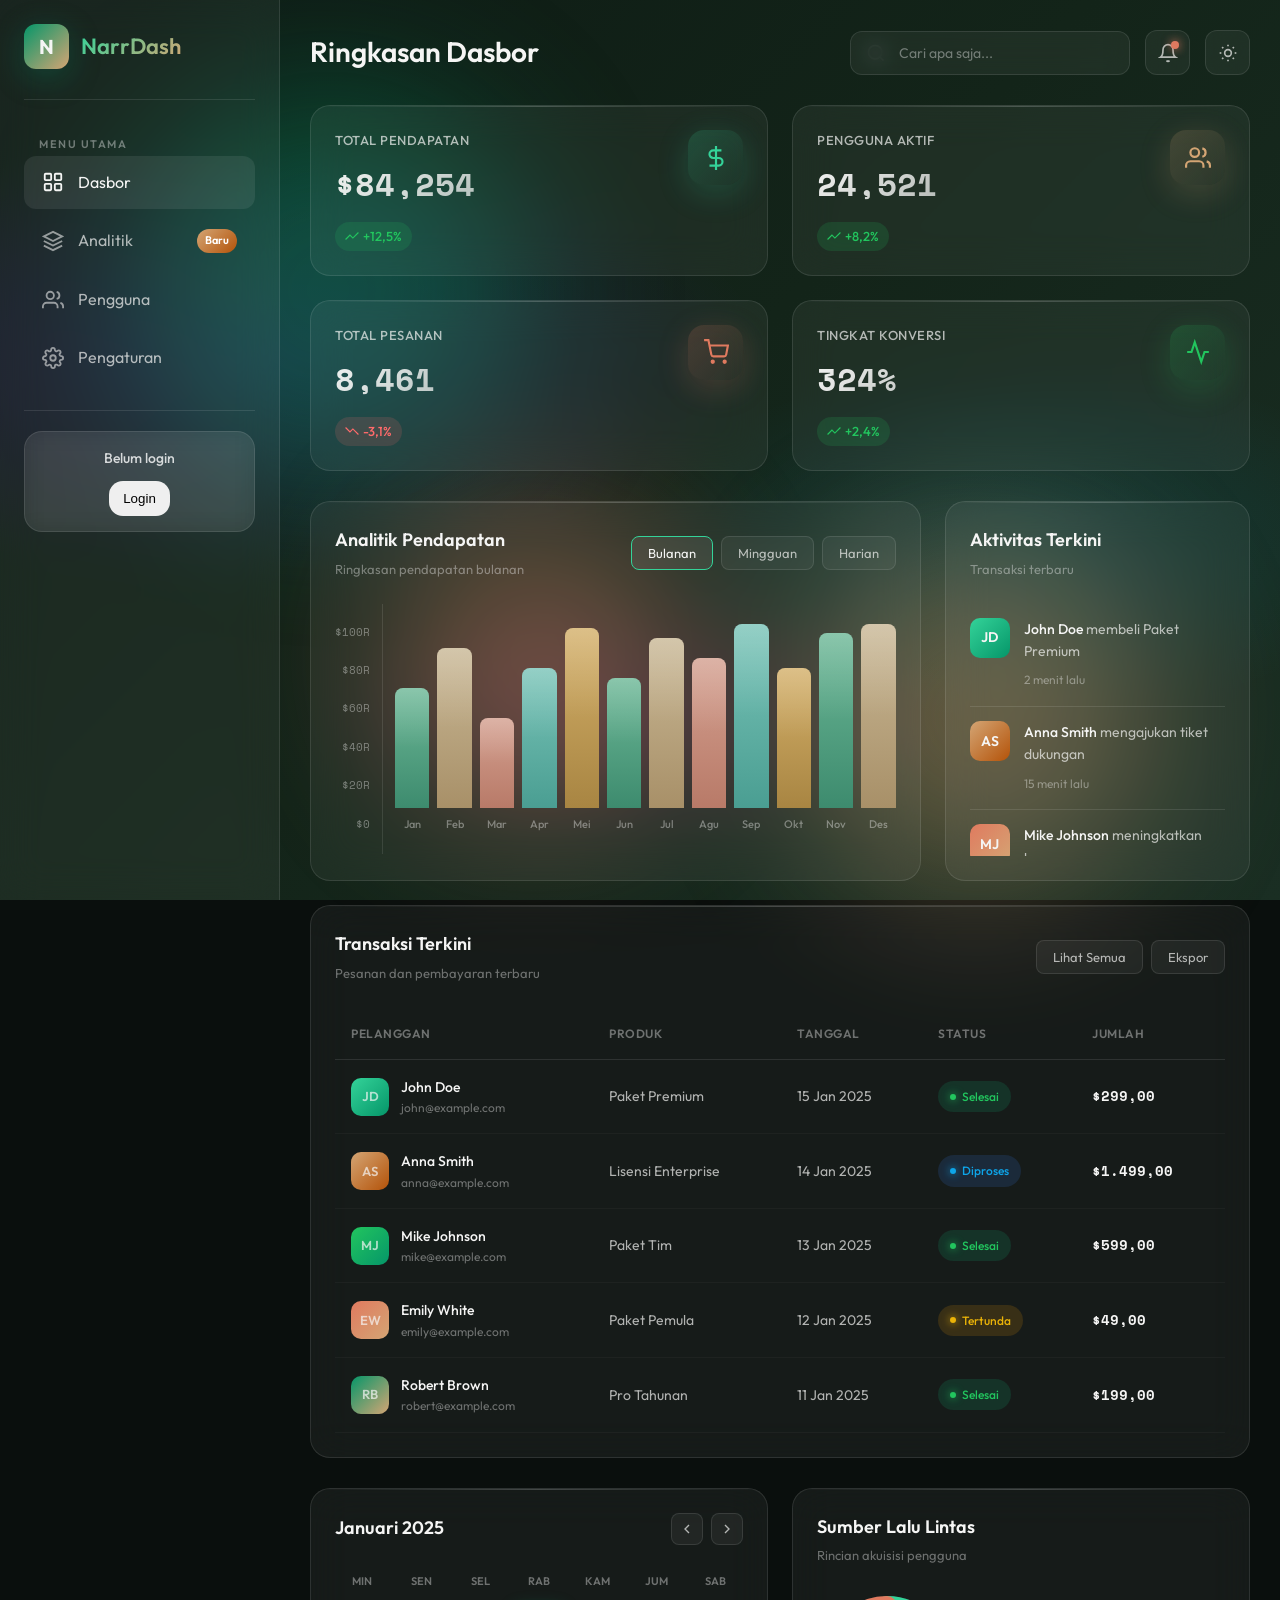
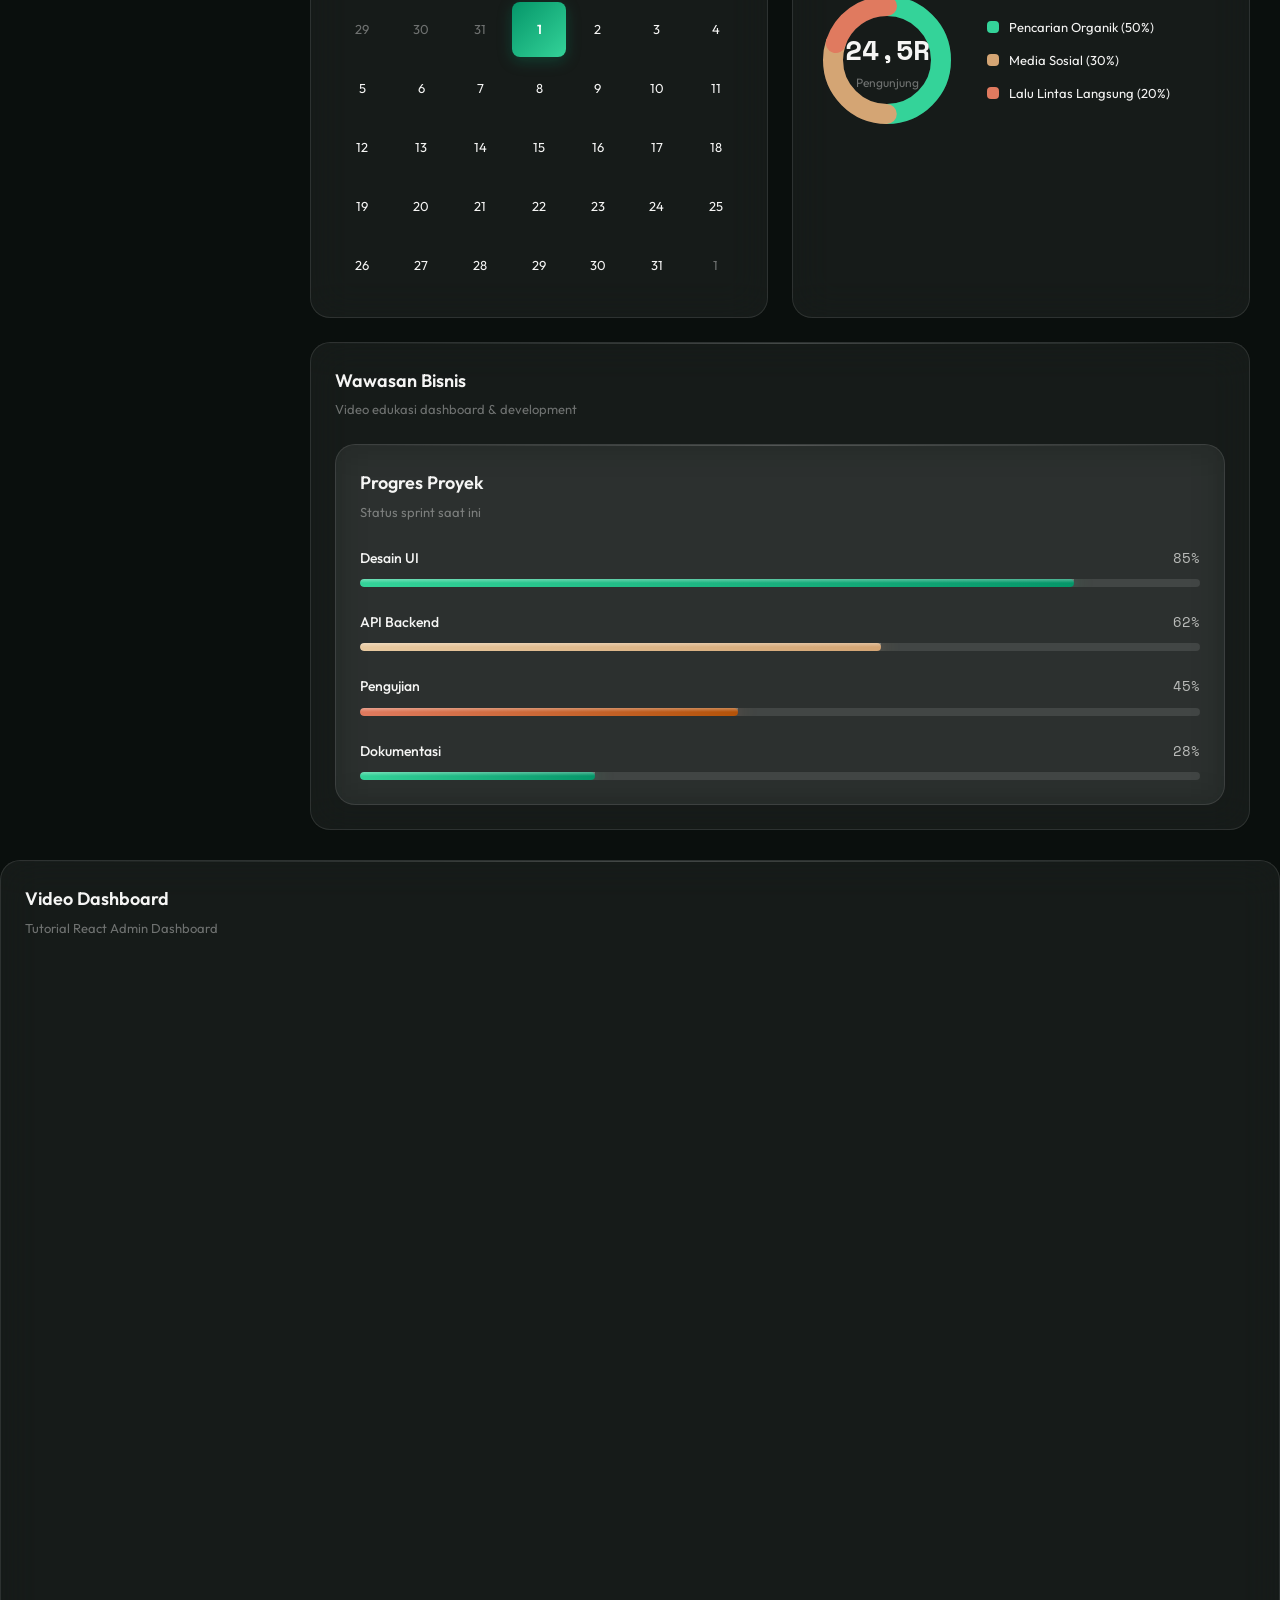
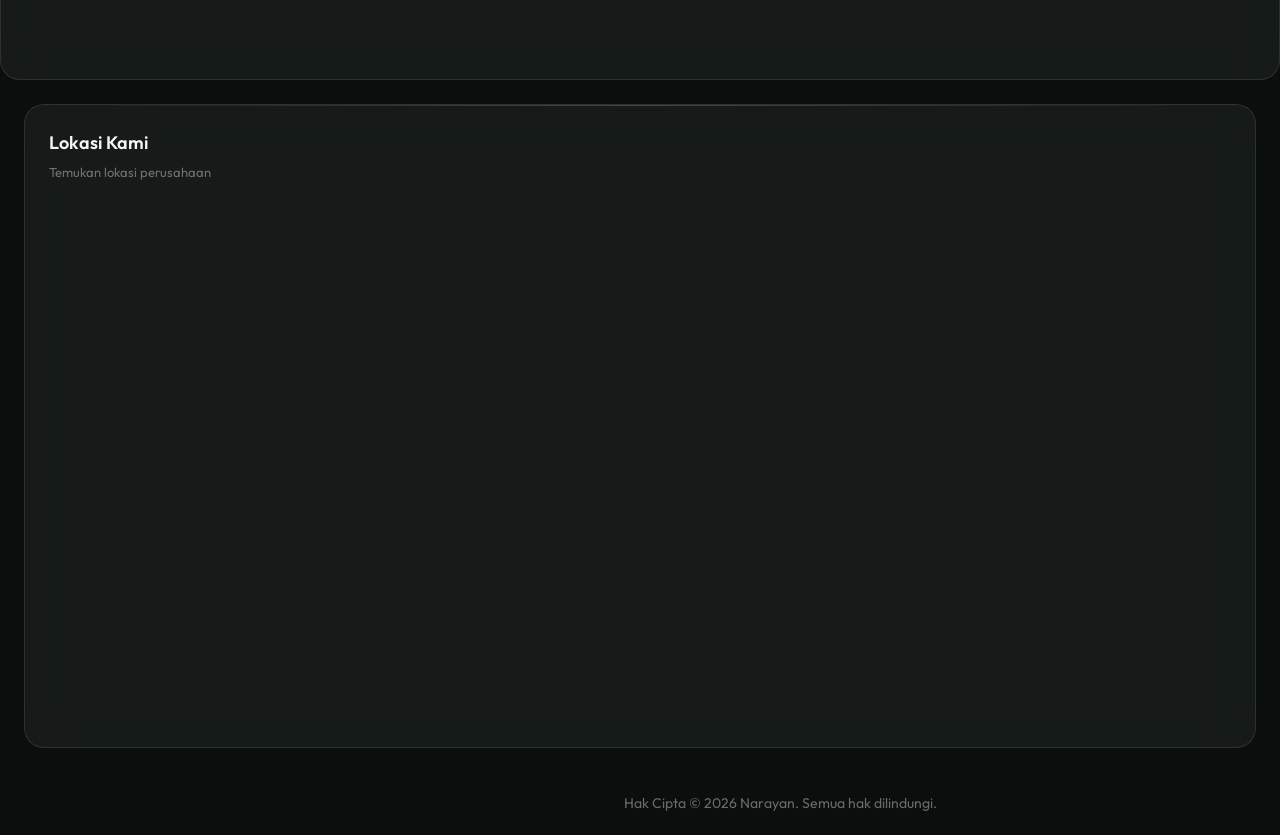
==== index.html @ a50adb41 "Add files via upload" ====
<!DOCTYPE html>
<html lang="id">
<head>
    <meta charset="UTF-8">
    <meta name="viewport" content="width=device-width, initial-scale=1.0">
    <title>NarrDash - Dasbor</title>
    <meta name="description" content="Template Dasbor Glassmorphism 3D oleh Narayan">
    <link rel="preconnect" href="https://fonts.googleapis.com">
    <link rel="preconnect" href="https://fonts.gstatic.com" crossorigin>
    <link href="https://fonts.googleapis.com/css2?family=Outfit:wght@300;400;500;600;700&family=Space+Mono:wght@400;700&display=swap" rel="stylesheet">
    <link rel="stylesheet" href="templatemo-glass-admin-style.css">
</head>
<body>
    <!-- Latar Belakang Animasi -->
    <div class="background"></div>
    <div class="orb orb-1"></div>
    <div class="orb orb-2"></div>
    <div class="orb orb-3"></div>

    <div class="dashboard">
        <!-- Sidebar -->
        <aside class="sidebar" id="sidebar">
            <div class="sidebar-header">
                <div class="logo">N</div>
                <span class="logo-text">NarrDash</span>
            </div>

            <ul class="nav-menu">
                <li class="nav-section">
                    <span class="nav-section-title">Menu Utama</span>
                    <ul>
                        <li class="nav-item">
                            <a href="index.html" class="nav-link active">
                                <svg class="nav-icon" viewBox="0 0 24 24" fill="none" stroke="currentColor" stroke-width="2">
                                    <rect x="3" y="3" width="7" height="7" rx="1"/>
                                    <rect x="14" y="3" width="7" height="7" rx="1"/>
                                    <rect x="3" y="14" width="7" height="7" rx="1"/>
                                    <rect x="14" y="14" width="7" height="7" rx="1"/>
                                </svg>
                                Dasbor
                            </a>
                        </li>
                        <li class="nav-item">
                            <a href="analytics.html" class="nav-link">
                                <svg class="nav-icon" viewBox="0 0 24 24" fill="none" stroke="currentColor" stroke-width="2">
                                    <path d="M12 2L2 7l10 5 10-5-10-5z"/>
                                    <path d="M2 17l10 5 10-5"/>
                                    <path d="M2 12l10 5 10-5"/>
                                </svg>
                                Analitik
                                <span class="nav-badge">Baru</span>
                            </a>
                        </li>
                        <li class="nav-item">
                            <a href="users.html" class="nav-link">
                                <svg class="nav-icon" viewBox="0 0 24 24" fill="none" stroke="currentColor" stroke-width="2">
                                    <path d="M17 21v-2a4 4 0 0 0-4-4H5a4 4 0 0 0-4 4v2"/>
                                    <circle cx="9" cy="7" r="4"/>
                                    <path d="M23 21v-2a4 4 0 0 0-3-3.87"/>
                                    <path d="M16 3.13a4 4 0 0 1 0 7.75"/>
                                </svg>
                                Pengguna
                            </a>
                        </li>
                        <li class="nav-item">
                            <a href="settings.html" class="nav-link">
                                <svg class="nav-icon" viewBox="0 0 24 24" fill="none" stroke="currentColor" stroke-width="2">
                                    <circle cx="12" cy="12" r="3"/>
                                    <path d="M19.4 15a1.65 1.65 0 0 0 .33 1.82l.06.06a2 2 0 0 1 0 2.83 2 2 0 0 1-2.83 0l-.06-.06a1.65 1.65 0 0 0-1.82-.33 1.65 1.65 0 0 0-1 1.51V21a2 2 0 0 1-2 2 2 2 0 0 1-2-2v-.09A1.65 1.65 0 0 0 9 19.4a1.65 1.65 0 0 0-1.82.33l-.06.06a2 2 0 0 1-2.83 0 2 2 0 0 1 0-2.83l.06-.06a1.65 1.65 0 0 0 .33-1.82 1.65 1.65 0 0 0-1.51-1H3a2 2 0 0 1-2-2 2 2 0 0 1 2-2h.09A1.65 1.65 0 0 0 4.6 9a1.65 1.65 0 0 0-.33-1.82l-.06-.06a2 2 0 0 1 0-2.83 2 2 0 0 1 2.83 0l.06.06a1.65 1.65 0 0 0 1.82.33H9a1.65 1.65 0 0 0 1-1.51V3a2 2 0 0 1 2-2 2 2 0 0 1 2 2v.09a1.65 1.65 0 0 0 1 1.51 1.65 1.65 0 0 0 1.82-.33l.06-.06a2 2 0 0 1 2.83 0 2 2 0 0 1 0 2.83l-.06.06a1.65 1.65 0 0 0-.33 1.82V9a1.65 1.65 0 0 0 1.51 1H21a2 2 0 0 1 2 2 2 2 0 0 1-2 2h-.09a1.65 1.65 0 0 0-1.51 1z"/>
                                </svg>
                                Pengaturan
                            </a>
                        </li>
                    </ul>
                </li>
                <div class="sidebar-footer">
                    <div class="login-box-dashboard">
                        <span id="userInfo">Belum masuk</span>
                        <div id="authArea">
                            <button onclick="goLogin()" class="btn btn-primary">
                                Masuk
                            </button>
                        </div>
                    </div>
                </div>
            </ul>
        </aside>

        <!-- Konten Utama -->
        <main class="main-content">
            <!-- Navbar Atas -->
            <nav class="navbar">
                <h1 class="page-title">Ringkasan Dasbor</h1>
                <div class="navbar-right">
                    <div class="search-box">
                        <svg class="search-icon" viewBox="0 0 24 24" fill="none" stroke="currentColor" stroke-width="2">
                            <circle cx="11" cy="11" r="8"/>
                            <line x1="21" y1="21" x2="16.65" y2="16.65"/>
                        </svg>
                        <input type="text" class="search-input" placeholder="Cari apa saja...">
                    </div>
                    <button class="nav-btn">
                        <svg viewBox="0 0 24 24" fill="none" stroke="currentColor" stroke-width="2">
                            <path d="M18 8A6 6 0 0 0 6 8c0 7-3 9-3 9h18s-3-2-3-9"/>
                            <path d="M13.73 21a2 2 0 0 1-3.46 0"/>
                        </svg>
                        <span class="notification-dot"></span>
                    </button>
                    <button class="nav-btn" id="theme-toggle" title="Ganti Mode Terang/Gelap">
                        <svg class="icon-sun" viewBox="0 0 24 24" fill="none" stroke="currentColor" stroke-width="2">
                            <circle cx="12" cy="12" r="4"/>
                            <path d="M12 2v2"/><path d="M12 20v2"/>
                            <path d="M4.93 4.93l1.41 1.41"/><path d="M17.66 17.66l1.41 1.41"/>
                            <path d="M2 12h2"/><path d="M20 12h2"/>
                            <path d="M6.34 17.66l-1.41 1.41"/><path d="M19.07 4.93l-1.41 1.41"/>
                        </svg>
                        <svg class="icon-moon" viewBox="0 0 24 24" fill="none" stroke="currentColor" stroke-width="2" style="display: none;">
                            <path d="M21 12.79A9 9 0 1 1 11.21 3 7 7 0 0 0 21 12.79z"/>
                        </svg>
                    </button>
                </div>
            </nav>

            <!-- Kartu Statistik -->
            <section class="stats-grid">
                <div class="glass-card glass-card-3d stat-card">
                    <div class="stat-card-inner">
                        <div class="stat-info">
                            <h3>Total Pendapatan</h3>
                            <div class="stat-value">$84.254</div>
                            <span class="stat-change positive">
                                <svg width="14" height="14" viewBox="0 0 24 24" fill="none" stroke="currentColor" stroke-width="2"><polyline points="23 6 13.5 15.5 8.5 10.5 1 18"/></svg>
                                +12,5%
                            </span>
                        </div>
                        <div class="stat-icon cyan">
                            <svg viewBox="0 0 24 24" fill="none" stroke="var(--emerald-light)" stroke-width="2">
                                <line x1="12" y1="1" x2="12" y2="23"/><path d="M17 5H9.5a3.5 3.5 0 0 0 0 7h5a3.5 3.5 0 0 1 0 7H6"/>
                            </svg>
                        </div>
                    </div>
                </div>

                <div class="glass-card glass-card-3d stat-card">
                    <div class="stat-card-inner">
                        <div class="stat-info">
                            <h3>Pengguna Aktif</h3>
                            <div class="stat-value">24.521</div>
                            <span class="stat-change positive">
                                <svg width="14" height="14" viewBox="0 0 24 24" fill="none" stroke="currentColor" stroke-width="2"><polyline points="23 6 13.5 15.5 8.5 10.5 1 18"/></svg>
                                +8,2%
                            </span>
                        </div>
                        <div class="stat-icon magenta">
                            <svg viewBox="0 0 24 24" fill="none" stroke="var(--gold)" stroke-width="2">
                                <path d="M17 21v-2a4 4 0 0 0-4-4H5a4 4 0 0 0-4 4v2"/><circle cx="9" cy="7" r="4"/>
                                <path d="M23 21v-2a4 4 0 0 0-3-3.87"/><path d="M16 3.13a4 4 0 0 1 0 7.75"/>
                            </svg>
                        </div>
                    </div>
                </div>

                <div class="glass-card glass-card-3d stat-card">
                    <div class="stat-card-inner">
                        <div class="stat-info">
                            <h3>Total Pesanan</h3>
                            <div class="stat-value">8.461</div>
                            <span class="stat-change negative">
                                <svg width="14" height="14" viewBox="0 0 24 24" fill="none" stroke="currentColor" stroke-width="2"><polyline points="23 18 13.5 8.5 8.5 13.5 1 6"/></svg>
                                -3,1%
                            </span>
                        </div>
                        <div class="stat-icon purple">
                            <svg viewBox="0 0 24 24" fill="none" stroke="var(--coral)" stroke-width="2">
                                <circle cx="9" cy="21" r="1"/><circle cx="20" cy="21" r="1"/>
                                <path d="M1 1h4l2.68 13.39a2 2 0 0 0 2 1.61h9.72a2 2 0 0 0 2-1.61L23 6H6"/>
                            </svg>
                        </div>
                    </div>
                </div>

                <div class="glass-card glass-card-3d stat-card">
                    <div class="stat-card-inner">
                        <div class="stat-info">
                            <h3>Tingkat Konversi</h3>
                            <div class="stat-value">3,24%</div>
                            <span class="stat-change positive">
                                <svg width="14" height="14" viewBox="0 0 24 24" fill="none" stroke="currentColor" stroke-width="2"><polyline points="23 6 13.5 15.5 8.5 10.5 1 18"/></svg>
                                +2,4%
                            </span>
                        </div>
                        <div class="stat-icon success">
                            <svg viewBox="0 0 24 24" fill="none" stroke="var(--success)" stroke-width="2">
                                <polyline points="22 12 18 12 15 21 9 3 6 12 2 12"/>
                            </svg>
                        </div>
                    </div>
                </div>
            </section>

            <!-- Grid Konten -->
            <section class="content-grid">
                <!-- Kartu Grafik -->
                <div class="glass-card chart-card">
                    <div class="card-header">
                        <div>
                            <h2 class="card-title">Analitik Pendapatan</h2>
                            <p class="card-subtitle">Ringkasan pendapatan bulanan</p>
                        </div>
                        <div class="card-actions">
                            <button class="card-btn active">Bulanan</button>
                            <button class="card-btn">Mingguan</button>
                            <button class="card-btn">Harian</button>
                        </div>
                    </div>
                    <div class="chart-wrapper">
                        <div class="chart-container">
                            <div class="chart-y-axis">
                                <span class="y-value">$100R</span>
                                <span class="y-value">$80R</span>
                                <span class="y-value">$60R</span>
                                <span class="y-value">$40R</span>
                                <span class="y-value">$20R</span>
                                <span class="y-value">$0</span>
                            </div>
                            <div class="chart-placeholder">
                                <div class="chart-bar-group"><div class="chart-bar bar-emerald" style="height: 120px;"></div><span class="chart-label">Jan</span></div>
                                <div class="chart-bar-group"><div class="chart-bar bar-gold" style="height: 160px;"></div><span class="chart-label">Feb</span></div>
                                <div class="chart-bar-group"><div class="chart-bar bar-coral" style="height: 90px;"></div><span class="chart-label">Mar</span></div>
                                <div class="chart-bar-group"><div class="chart-bar bar-teal" style="height: 140px;"></div><span class="chart-label">Apr</span></div>
                                <div class="chart-bar-group"><div class="chart-bar bar-amber" style="height: 180px;"></div><span class="chart-label">Mei</span></div>
                                <div class="chart-bar-group"><div class="chart-bar bar-emerald" style="height: 130px;"></div><span class="chart-label">Jun</span></div>
                                <div class="chart-bar-group"><div class="chart-bar bar-gold" style="height: 170px;"></div><span class="chart-label">Jul</span></div>
                                <div class="chart-bar-group"><div class="chart-bar bar-coral" style="height: 150px;"></div><span class="chart-label">Agu</span></div>
                                <div class="chart-bar-group"><div class="chart-bar bar-teal" style="height: 190px;"></div><span class="chart-label">Sep</span></div>
                                <div class="chart-bar-group"><div class="chart-bar bar-amber" style="height: 140px;"></div><span class="chart-label">Okt</span></div>
                                <div class="chart-bar-group"><div class="chart-bar bar-emerald" style="height: 175px;"></div><span class="chart-label">Nov</span></div>
                                <div class="chart-bar-group"><div class="chart-bar bar-gold" style="height: 200px;"></div><span class="chart-label">Des</span></div>
                            </div>
                        </div>
                    </div>
                </div>

                <!-- Umpan Aktivitas -->
                <div class="glass-card activity-card">
                    <div class="card-header">
                        <div>
                            <h2 class="card-title">Aktivitas Terkini</h2>
                            <p class="card-subtitle">Transaksi terbaru</p>
                        </div>
                    </div>
                    <div class="activity-list">
                        <div class="activity-item">
                            <div class="activity-avatar" style="background: linear-gradient(135deg, var(--emerald-light), var(--emerald));">JD</div>
                            <div class="activity-content">
                                <p class="activity-text"><strong>John Doe</strong> membeli Paket Premium</p>
                                <span class="activity-time">2 menit lalu</span>
                            </div>
                        </div>
                        <div class="activity-item">
                            <div class="activity-avatar" style="background: linear-gradient(135deg, var(--gold), var(--amber));">AS</div>
                            <div class="activity-content">
                                <p class="activity-text"><strong>Anna Smith</strong> mengajukan tiket dukungan</p>
                                <span class="activity-time">15 menit lalu</span>
                            </div>
                        </div>
                        <div class="activity-item">
                            <div class="activity-avatar" style="background: linear-gradient(135deg, var(--coral), var(--gold));">MJ</div>
                            <div class="activity-content">
                                <p class="activity-text"><strong>Mike Johnson</strong> meningkatkan langganan</p>
                                <span class="activity-time">1 jam lalu</span>
                            </div>
                        </div>
                        <div class="activity-item">
                            <div class="activity-avatar" style="background: linear-gradient(135deg, var(--success), var(--emerald));">EW</div>
                            <div class="activity-content">
                                <p class="activity-text"><strong>Emily White</strong> menyelesaikan orientasi</p>
                                <span class="activity-time">2 jam lalu</span>
                            </div>
                        </div>
                        <div class="activity-item">
                            <div class="activity-avatar" style="background: linear-gradient(135deg, var(--warning), var(--gold));">RB</div>
                            <div class="activity-content">
                                <p class="activity-text"><strong>Robert Brown</strong> mengajukan pengembalian dana</p>
                                <span class="activity-time">3 jam lalu</span>
                            </div>
                        </div>
                    </div>
                </div>

                <!-- Tabel Data -->
                <div class="glass-card table-card">
                    <div class="card-header">
                        <div>
                            <h2 class="card-title">Transaksi Terkini</h2>
                            <p class="card-subtitle">Pesanan dan pembayaran terbaru</p>
                        </div>
                        <div class="card-actions">
                            <button class="card-btn">Lihat Semua</button>
                            <button class="card-btn">Ekspor</button>
                        </div>
                    </div>
                    <div class="table-wrapper">
                        <table class="data-table">
                            <thead>
                                <tr>
                                    <th>Pelanggan</th>
                                    <th>Produk</th>
                                    <th>Tanggal</th>
                                    <th>Status</th>
                                    <th>Jumlah</th>
                                </tr>
                            </thead>
                            <tbody>
                                <tr>
                                    <td><div class="table-user"><div class="table-avatar" style="background: linear-gradient(135deg, var(--emerald-light), var(--emerald));">JD</div><div class="table-user-info"><span class="table-user-name">John Doe</span><span class="table-user-email">john@example.com</span></div></div></td>
                                    <td>Paket Premium</td>
                                    <td>15 Jan 2025</td>
                                    <td><span class="status-badge completed">Selesai</span></td>
                                    <td><span class="table-amount">$299,00</span></td>
                                </tr>
                                <tr>
                                    <td><div class="table-user"><div class="table-avatar" style="background: linear-gradient(135deg, var(--gold), var(--amber));">AS</div><div class="table-user-info"><span class="table-user-name">Anna Smith</span><span class="table-user-email">anna@example.com</span></div></div></td>
                                    <td>Lisensi Enterprise</td>
                                    <td>14 Jan 2025</td>
                                    <td><span class="status-badge processing">Diproses</span></td>
                                    <td><span class="table-amount">$1.499,00</span></td>
                                </tr>
                                <tr>
                                    <td><div class="table-user"><div class="table-avatar" style="background: linear-gradient(135deg, var(--success), var(--emerald));">MJ</div><div class="table-user-info"><span class="table-user-name">Mike Johnson</span><span class="table-user-email">mike@example.com</span></div></div></td>
                                    <td>Paket Tim</td>
                                    <td>13 Jan 2025</td>
                                    <td><span class="status-badge completed">Selesai</span></td>
                                    <td><span class="table-amount">$599,00</span></td>
                                </tr>
                                <tr>
                                    <td><div class="table-user"><div class="table-avatar" style="background: linear-gradient(135deg, var(--coral), var(--gold));">EW</div><div class="table-user-info"><span class="table-user-name">Emily White</span><span class="table-user-email">emily@example.com</span></div></div></td>
                                    <td>Paket Pemula</td>
                                    <td>12 Jan 2025</td>
                                    <td><span class="status-badge pending">Tertunda</span></td>
                                    <td><span class="table-amount">$49,00</span></td>
                                </tr>
                                <tr>
                                    <td><div class="table-user"><div class="table-avatar" style="background: linear-gradient(135deg, var(--emerald), var(--gold));">RB</div><div class="table-user-info"><span class="table-user-name">Robert Brown</span><span class="table-user-email">robert@example.com</span></div></div></td>
                                    <td>Pro Tahunan</td>
                                    <td>11 Jan 2025</td>
                                    <td><span class="status-badge completed">Selesai</span></td>
                                    <td><span class="table-amount">$199,00</span></td>
                                </tr>
                            </tbody>
                        </table>
                    </div>
                </div>
            </section>

            <!-- Grid Bawah -->
            <section class="bottom-grid">
                <!-- Widget Kalender -->
                <div class="glass-card">
                    <div class="calendar-header">
                        <h2 class="card-title">Januari 2025</h2>
                        <div class="calendar-nav">
                            <button class="calendar-nav-btn"><svg viewBox="0 0 24 24" fill="none" stroke="currentColor" stroke-width="2"><polyline points="15 18 9 12 15 6"/></svg></button>
                            <button class="calendar-nav-btn"><svg viewBox="0 0 24 24" fill="none" stroke="currentColor" stroke-width="2"><polyline points="9 18 15 12 9 6"/></svg></button>
                        </div>
                    </div>
                    <div class="calendar-grid">
                        <span class="calendar-day-name">Min</span><span class="calendar-day-name">Sen</span><span class="calendar-day-name">Sel</span><span class="calendar-day-name">Rab</span><span class="calendar-day-name">Kam</span><span class="calendar-day-name">Jum</span><span class="calendar-day-name">Sab</span>
                        <span class="calendar-day other-month">29</span><span class="calendar-day other-month">30</span><span class="calendar-day other-month">31</span><span class="calendar-day today">1</span><span class="calendar-day">2</span><span class="calendar-day">3</span><span class="calendar-day">4</span>
                        <span class="calendar-day">5</span><span class="calendar-day">6</span><span class="calendar-day">7</span><span class="calendar-day">8</span><span class="calendar-day">9</span><span class="calendar-day">10</span><span class="calendar-day">11</span>
                        <span class="calendar-day">12</span><span class="calendar-day">13</span><span class="calendar-day">14</span><span class="calendar-day">15</span><span class="calendar-day">16</span><span class="calendar-day">17</span><span class="calendar-day">18</span>
                        <span class="calendar-day">19</span><span class="calendar-day">20</span><span class="calendar-day">21</span><span class="calendar-day">22</span><span class="calendar-day">23</span><span class="calendar-day">24</span><span class="calendar-day">25</span>
                        <span class="calendar-day">26</span><span class="calendar-day">27</span><span class="calendar-day">28</span><span class="calendar-day">29</span><span class="calendar-day">30</span><span class="calendar-day">31</span><span class="calendar-day other-month">1</span>
                    </div>
                </div>

                <!-- Grafik Donat -->
                <div class="glass-card">
                    <div class="card-header">
                        <div>
                            <h2 class="card-title">Sumber Lalu Lintas</h2>
                            <p class="card-subtitle">Rincian akuisisi pengguna</p>
                        </div>
                    </div>
                    <div class="donut-container">
                        <div class="donut-chart">
                            <svg width="140" height="140" viewBox="0 0 140 140">
                                <circle class="donut-bg" cx="70" cy="70" r="54"/>
                                <circle class="donut-segment" cx="70" cy="70" r="54" stroke="var(--emerald-light)" stroke-dasharray="169.6 339.3" stroke-dashoffset="0"/>
                                <circle class="donut-segment" cx="70" cy="70" r="54" stroke="var(--gold)" stroke-dasharray="101.8 339.3" stroke-dashoffset="-169.6"/>
                                <circle class="donut-segment" cx="70" cy="70" r="54" stroke="var(--coral)" stroke-dasharray="67.9 339.3" stroke-dashoffset="-271.4"/>
                            </svg>
                            <div class="donut-center">
                                <div class="donut-value">24,5R</div>
                                <div class="donut-label">Pengunjung</div>
                            </div>
                        </div>
                        <div class="donut-legend">
                            <div class="legend-item"><span class="legend-color cyan"></span><span>Pencarian Organik (50%)</span></div>
                            <div class="legend-item"><span class="legend-color magenta"></span><span>Media Sosial (30%)</span></div>
                            <div class="legend-item"><span class="legend-color purple"></span><span>Lalu Lintas Langsung (20%)</span></div>
                        </div>
                    </div>
                </div>

                    <section id="wawasan" class="glass-card video-section">
    <div class="card-header">
        <div>
            <h2 class="card-title">Wawasan Bisnis</h2>
            <p class="card-subtitle">Video edukasi dashboard & development</p>
        </div>
    </div>

                <!-- Kartu Progres -->
                <div class="glass-card progress-card">
                    <div class="card-header">
                        <div>
                            <h2 class="card-title">Progres Proyek</h2>
                            <p class="card-subtitle">Status sprint saat ini</p>
                        </div>
                    </div>
                    <div class="progress-item">
                        <div class="progress-header"><span class="progress-label">Desain UI</span><span class="progress-value">85%</span></div>
                        <div class="progress-bar"><div class="progress-fill cyan" style="width: 85%;"></div></div>
                    </div>
                    <div class="progress-item">
                        <div class="progress-header"><span class="progress-label">API Backend</span><span class="progress-value">62%</span></div>
                        <div class="progress-bar"><div class="progress-fill magenta" style="width: 62%;"></div></div>
                    </div>
                    <div class="progress-item">
                        <div class="progress-header"><span class="progress-label">Pengujian</span><span class="progress-value">45%</span></div>
                        <div class="progress-bar"><div class="progress-fill purple" style="width: 45%;"></div></div>
                    </div>
                    <div class="progress-item">
                        <div class="progress-header"><span class="progress-label">Dokumentasi</span><span class="progress-value">28%</span></div>
                        <div class="progress-bar"><div class="progress-fill cyan" style="width: 28%;"></div></div>
                    </div>
                </div>
            </section>
        </main>
    </div>

<section id="wawasan" class="glass-card video-section">

    <div class="card-header">
        <div>
            <h2 class="card-title">Video Dashboard</h2>
            <p class="card-subtitle">Tutorial React Admin Dashboard</p>
        </div>
    </div>

    <div class="video-wrapper">
        <iframe 
            src="https://www.youtube.com/embed/wYpCWwD1oz0?list=PLEYW3pZS6IQ_a-iYAno4VsZonrikphq8L"
            title="Build a COMPLETE React Admin Dashboard App"
            frameborder="0"
            allow="accelerometer; autoplay; clipboard-write; encrypted-media; gyroscope; picture-in-picture; web-share"
            allowfullscreen>
        </iframe>
    </div>

</section>

<section id="lokasi" class="glass-card map-section">
    <div class="card-header">
        <div>
            <h2 class="card-title">Lokasi Kami</h2>
            <p class="card-subtitle">Temukan lokasi perusahaan</p>
        </div>
    </div>

    <div class="map-wrapper">
        <iframe
            src="https://www.google.com/maps/embed?pb=!1m18!1m12!1m3!1d4863.919530780536!2d110.39281007588657!3d-7.800444677432675!2m3!1f0!2f0!3f0!3m2!1i1024!2i768!4f13.1!3m3!1m2!1s0x2e7a57669d43fe55%3A0x75fae1bb400d4da5!2sSMA%20Negeri%208%20Yogyakarta!5e1!3m2!1sen!2sid!4v1779330794495!5m2!1sen!2sid"
            width="100%"
            height="450"
            style="border:0;"
            allowfullscreen=""
            loading="lazy"
            referrerpolicy="no-referrer-when-downgrade">
        </iframe>
    </div>
</section>
    <!-- Tombol Menu Mobile -->
    <button class="mobile-menu-toggle">
        <svg viewBox="0 0 24 24" fill="none" stroke="currentColor" stroke-width="2">
            <line x1="3" y1="12" x2="21" y2="12"/><line x1="3" y1="6" x2="21" y2="6"/><line x1="3" y1="18" x2="21" y2="18"/>
        </svg>
    </button>

    <!-- Footer -->
    <footer class="site-footer">
        <p>Hak Cipta &copy; 2026 Narayan. Semua hak dilindungi.</p>
    </footer>

    <script src="templatemo-glass-admin-script.js"></script>
    <script src="login/js/welcome.js"></script>
</body>
</html>
---- templatemo-glass-admin-style.css ----
/* ============================================
   TemplateMo 3D Glassmorphism Dashboard
   https://templatemo.com
   CSS Stylesheet
============================================ */

/* ============================================
   CSS CUSTOM PROPERTIES
============================================ */
:root {
    /* Primary Colors - Emerald & Gold Luxury */
    --emerald: #059669;
    --emerald-light: #34d399;
    --gold: #d4a574;
    --gold-light: #e8c9a0;
    --amber: #b45309;
    --cream: #fef3e2;
    
    /* Accent Colors */
    --coral: #e07a5f;
    --slate: #475569;
    
    /* Glass Colors */
    --glass-bg: rgba(255, 255, 255, 0.05);
    --glass-border: rgba(255, 255, 255, 0.1);
    --glass-shadow: rgba(0, 0, 0, 0.3);
    --glass-hover: rgba(255, 255, 255, 0.08);
    
    /* Background - Deep Forest */
    --bg-dark: #0a0f0d;
    --bg-gradient-1: #0d1a14;
    --bg-gradient-2: #132419;
    --bg-gradient-3: #1a2e23;
    
    /* Text */
    --text-primary: #f5f5f4;
    --text-secondary: rgba(245, 245, 244, 0.7);
    --text-muted: rgba(245, 245, 244, 0.4);
    
    /* Status Colors */
    --success: #22c55e;
    --warning: #eab308;
    --danger: #dc2626;
    --info: #0ea5e9;
    
    /* Spacing */
    --sidebar-width: 280px;
    --navbar-height: 70px;
    --border-radius: 20px;
    --card-padding: 24px;
    
    /* Transitions */
    --transition-fast: 0.2s ease;
    --transition-normal: 0.3s ease;
    --transition-slow: 0.5s ease;
}

/* Light Mode */
[data-theme="light"] {
    /* Glass Colors - Light */
    --glass-bg: rgba(255, 255, 255, 0.6);
    --glass-border: rgba(0, 0, 0, 0.1);
    --glass-shadow: rgba(0, 0, 0, 0.1);
    --glass-hover: rgba(255, 255, 255, 0.8);
    
    /* Background - Light */
    --bg-dark: #f5f5f0;
    --bg-gradient-1: #e8f5e9;
    --bg-gradient-2: #f1f8e9;
    --bg-gradient-3: #fefefe;
    
    /* Text - Light */
    --text-primary: #1a1a1a;
    --text-secondary: rgba(26, 26, 26, 0.7);
    --text-muted: rgba(26, 26, 26, 0.5);
}

[data-theme="light"] .orb {
    opacity: 0.15;
}

[data-theme="light"] .glass-card::before {
    background: linear-gradient(90deg, transparent, rgba(0,0,0,0.05), transparent);
}

[data-theme="light"] .stat-value {
    background: linear-gradient(135deg, var(--text-primary), var(--text-secondary));
    -webkit-background-clip: text;
    background-clip: text;
}

[data-theme="light"] .table-wrapper::-webkit-scrollbar-track {
    background: rgba(0, 0, 0, 0.05);
}

[data-theme="light"] .chart-wrapper::-webkit-scrollbar-track {
    background: rgba(0, 0, 0, 0.05);
}

[data-theme="light"] .activity-list::-webkit-scrollbar-thumb {
    background: var(--glass-border);
}

/* ============================================
   RESET & BASE STYLES
============================================ */
*, *::before, *::after {
    margin: 0;
    padding: 0;
    box-sizing: border-box;
}

html {
    scroll-behavior: smooth;
}

body {
    font-family: 'Outfit', sans-serif;
    background: var(--bg-dark);
    color: var(--text-primary);
    min-height: 100vh;
    overflow-x: hidden;
    line-height: 1.6;
}

a {
    text-decoration: none;
    color: inherit;
}

/* ============================================
   ANIMATED BACKGROUND
============================================ */
.background {
    position: fixed;
    top: 0;
    left: 0;
    width: 100%;
    height: 100%;
    z-index: -2;
    background: linear-gradient(135deg, var(--bg-gradient-1) 0%, var(--bg-gradient-2) 50%, var(--bg-gradient-3) 100%);
}

.background::before {
    content: '';
    position: absolute;
    top: 0;
    left: 0;
    width: 100%;
    height: 100%;
    background: 
        radial-gradient(ellipse 80% 50% at 20% 40%, rgba(120, 0, 255, 0.15) 0%, transparent 50%),
        radial-gradient(ellipse 60% 40% at 80% 60%, rgba(0, 200, 255, 0.12) 0%, transparent 50%),
        radial-gradient(ellipse 50% 30% at 50% 80%, rgba(255, 0, 200, 0.1) 0%, transparent 50%);
}

/* Floating Orbs */
.orb {
    position: fixed;
    border-radius: 50%;
    filter: blur(80px);
    opacity: 0.4;
    z-index: -1;
    animation: float 20s ease-in-out infinite;
}

.orb-1 {
    width: 400px;
    height: 400px;
    background: var(--emerald);
    top: 10%;
    left: 10%;
    animation-delay: 0s;
}

.orb-2 {
    width: 350px;
    height: 350px;
    background: var(--gold);
    top: 60%;
    right: 10%;
    animation-delay: -5s;
}

.orb-3 {
    width: 300px;
    height: 300px;
    background: var(--coral);
    bottom: 10%;
    left: 30%;
    animation-delay: -10s;
}

@keyframes float {
    0%, 100% { transform: translate(0, 0) scale(1); }
    25% { transform: translate(30px, -30px) scale(1.05); }
    50% { transform: translate(-20px, 20px) scale(0.95); }
    75% { transform: translate(20px, 10px) scale(1.02); }
}

/* ============================================
   LAYOUT STRUCTURE
============================================ */
.dashboard {
    display: flex;
    min-height: 100vh;
}

/* ============================================
   SIDEBAR
============================================ */
.sidebar {
    position: fixed;
    left: 0;
    top: 0;
    width: var(--sidebar-width);
    height: 100vh;
    background: var(--glass-bg);
    backdrop-filter: blur(20px);
    -webkit-backdrop-filter: blur(20px);
    border-right: 1px solid var(--glass-border);
    padding: 24px;
    z-index: 100;
    transition: all var(--transition-normal);
    overflow-y: auto;
}

/* Custom Scrollbar for Sidebar */
.sidebar::-webkit-scrollbar {
    width: 6px;
}

.sidebar::-webkit-scrollbar-track {
    background: transparent;
}

.sidebar::-webkit-scrollbar-thumb {
    background: var(--glass-border);
    border-radius: 3px;
}

.sidebar::-webkit-scrollbar-thumb:hover {
    background: var(--emerald-light);
}

.sidebar-header {
    display: flex;
    align-items: center;
    gap: 12px;
    padding-bottom: 30px;
    border-bottom: 1px solid var(--glass-border);
    margin-bottom: 30px;
}

.logo {
    width: 45px;
    height: 45px;
    background: linear-gradient(135deg, var(--emerald), var(--gold));
    border-radius: 12px;
    display: flex;
    align-items: center;
    justify-content: center;
    font-weight: 700;
    font-size: 20px;
    box-shadow: 0 8px 32px rgba(5, 150, 105, 0.3);
}

.logo-text {
    font-size: 22px;
    font-weight: 600;
    background: linear-gradient(135deg, var(--emerald-light), var(--gold));
    -webkit-background-clip: text;
    -webkit-text-fill-color: transparent;
    background-clip: text;
}

.nav-menu {
    list-style: none;
    flex: 1;
}

.nav-menu ul {
    list-style: none;
    padding: 0;
    margin: 0;
}

.nav-section {
    margin-bottom: 25px;
    list-style: none;
}

.nav-section-title {
    font-size: 11px;
    font-weight: 600;
    text-transform: uppercase;
    letter-spacing: 1.5px;
    color: var(--text-muted);
    margin-bottom: 12px;
    padding-left: 15px;
}

.nav-item {
    margin-bottom: 5px;
    list-style: none;
}

.nav-link {
    display: flex;
    align-items: center;
    gap: 14px;
    padding: 14px 18px;
    color: var(--text-secondary);
    text-decoration: none;
    border-radius: 12px;
    transition: all var(--transition-fast);
    position: relative;
    overflow: hidden;
}

.nav-link:hover {
    background: var(--glass-hover);
    color: var(--text-primary);
}

.nav-link.active {
    background: var(--glass-hover);
    color: var(--text-primary);
}

.nav-icon {
    width: 22px;
    height: 22px;
    opacity: 0.8;
}

.nav-link.active .nav-icon,
.nav-link:hover .nav-icon {
    opacity: 1;
}

.nav-badge {
    margin-left: auto;
    background: linear-gradient(135deg, var(--gold), var(--amber));
    color: white;
    font-size: 11px;
    font-weight: 600;
    padding: 3px 8px;
    border-radius: 20px;
}

/* Sidebar User Profile */
.sidebar-footer {
    padding-top: 20px;
    border-top: 1px solid var(--glass-border);
}

.user-profile {
    display: flex;
    align-items: center;
    gap: 12px;
    padding: 12px;
    border-radius: 12px;
    cursor: pointer;
    transition: background var(--transition-fast);
}

.user-profile:hover {
    background: var(--glass-hover);
}

.user-avatar {
    width: 42px;
    height: 42px;
    border-radius: 12px;
    background: linear-gradient(135deg, var(--emerald), var(--gold));
    display: flex;
    align-items: center;
    justify-content: center;
    font-weight: 600;
    font-size: 16px;
}

.user-info {
    flex: 1;
}

.user-name {
    font-weight: 500;
    font-size: 14px;
}

.user-role {
    font-size: 12px;
    color: var(--text-muted);
}

/* ============================================
   MAIN CONTENT
============================================ */
.main-content {
    flex: 1;
    margin-left: var(--sidebar-width);
    padding: 30px;
    min-height: 100vh;
}

/* ============================================
   TOP NAVBAR
============================================ */
.navbar {
    display: flex;
    align-items: center;
    justify-content: space-between;
    margin-bottom: 30px;
    gap: 20px;
}

.page-title {
    font-size: 28px;
    font-weight: 600;
}

.navbar-right {
    display: flex;
    align-items: center;
    gap: 15px;
}

.search-box {
    position: relative;
}

.search-input {
    width: 280px;
    padding: 12px 20px 12px 48px;
    background: var(--glass-bg);
    backdrop-filter: blur(10px);
    border: 1px solid var(--glass-border);
    border-radius: 12px;
    color: var(--text-primary);
    font-family: inherit;
    font-size: 14px;
    transition: all var(--transition-fast);
}

.search-input::placeholder {
    color: var(--text-muted);
}

.search-input:focus {
    outline: none;
    border-color: var(--emerald-light);
    box-shadow: 0 0 20px rgba(52, 211, 153, 0.2);
}

.search-icon {
    position: absolute;
    left: 16px;
    top: 50%;
    transform: translateY(-50%);
    width: 20px;
    height: 20px;
    color: var(--text-muted);
}

.nav-btn {
    width: 45px;
    height: 45px;
    background: var(--glass-bg);
    backdrop-filter: blur(10px);
    border: 1px solid var(--glass-border);
    border-radius: 12px;
    display: flex;
    align-items: center;
    justify-content: center;
    cursor: pointer;
    position: relative;
    transition: all var(--transition-fast);
}

.nav-btn:hover {
    background: var(--glass-hover);
    border-color: var(--emerald-light);
}

.nav-btn svg {
    width: 20px;
    height: 20px;
    color: var(--text-secondary);
}

.notification-dot {
    position: absolute;
    top: 10px;
    right: 10px;
    width: 8px;
    height: 8px;
    background: var(--coral);
    border-radius: 50%;
    box-shadow: 0 0 10px var(--coral);
}

/* ============================================
   GLASS CARD BASE
============================================ */
.glass-card {
    background: var(--glass-bg);
    backdrop-filter: blur(20px);
    -webkit-backdrop-filter: blur(20px);
    border: 1px solid var(--glass-border);
    border-radius: var(--border-radius);
    padding: var(--card-padding);
    position: relative;
    overflow: hidden;
    transition: all var(--transition-normal);
    transform-style: preserve-3d;
    perspective: 1000px;
}

.glass-card::before {
    content: '';
    position: absolute;
    top: 0;
    left: 0;
    right: 0;
    height: 1px;
    background: linear-gradient(90deg, transparent, rgba(255,255,255,0.2), transparent);
}

.glass-card:hover {
    background: var(--glass-hover);
    border-color: rgba(255, 255, 255, 0.15);
    box-shadow: 
        0 25px 50px -12px var(--glass-shadow),
        0 0 40px rgba(52, 211, 153, 0.1);
}

/* 3D Tilt Effect */
.glass-card-3d {
    transition: transform 0.4s cubic-bezier(0.03, 0.98, 0.52, 0.99);
}

.glass-card-3d:hover {
    transform: rotateX(5deg) rotateY(-5deg) translateZ(10px);
}

/* ============================================
   STATS CARDS
============================================ */
.stats-grid {
    display: grid;
    grid-template-columns: repeat(4, 1fr);
    gap: 24px;
    margin-bottom: 30px;
}

.stat-card {
    position: relative;
}

.stat-card-inner {
    display: flex;
    align-items: flex-start;
    justify-content: space-between;
}

.stat-info h3 {
    font-size: 13px;
    font-weight: 500;
    color: var(--text-secondary);
    margin-bottom: 8px;
    text-transform: uppercase;
    letter-spacing: 0.5px;
}

.stat-value {
    font-family: 'Space Mono', monospace;
    font-size: 32px;
    font-weight: 700;
    margin-bottom: 12px;
    background: linear-gradient(135deg, var(--text-primary), var(--text-secondary));
    -webkit-background-clip: text;
    -webkit-text-fill-color: transparent;
    background-clip: text;
}

.stat-change {
    display: inline-flex;
    align-items: center;
    gap: 4px;
    font-size: 13px;
    font-weight: 500;
    padding: 4px 10px;
    border-radius: 20px;
}

.stat-change.positive {
    color: var(--success);
    background: rgba(34, 197, 94, 0.15);
}

.stat-change.negative {
    color: #ff6b6b;
    background: rgba(255, 107, 107, 0.15);
}

.stat-icon {
    width: 55px;
    height: 55px;
    border-radius: 16px;
    display: flex;
    align-items: center;
    justify-content: center;
}

.stat-icon.cyan {
    background: linear-gradient(135deg, rgba(52, 211, 153, 0.2), rgba(52, 211, 153, 0.05));
    box-shadow: 0 8px 32px rgba(52, 211, 153, 0.2);
}

.stat-icon.magenta {
    background: linear-gradient(135deg, rgba(212, 165, 116, 0.2), rgba(212, 165, 116, 0.05));
    box-shadow: 0 8px 32px rgba(212, 165, 116, 0.2);
}

.stat-icon.purple {
    background: linear-gradient(135deg, rgba(224, 122, 95, 0.2), rgba(224, 122, 95, 0.05));
    box-shadow: 0 8px 32px rgba(224, 122, 95, 0.2);
}

.stat-icon.success {
    background: linear-gradient(135deg, rgba(34, 197, 94, 0.2), rgba(34, 197, 94, 0.05));
    box-shadow: 0 8px 32px rgba(34, 197, 94, 0.2);
}

.stat-icon svg {
    width: 26px;
    height: 26px;
}

/* Sparkline in stat card */
.stat-sparkline {
    position: absolute;
    bottom: 0;
    left: 0;
    right: 0;
    height: 50px;
    opacity: 0.3;
}

/* ============================================
   CONTENT GRID
============================================ */
.content-grid {
    display: grid;
    grid-template-columns: 2fr 1fr;
    gap: 24px;
    margin-bottom: 30px;
}

/* ============================================
   CHART CARD
============================================ */
.chart-card {
    min-height: 380px;
}

.card-header {
    display: flex;
    align-items: center;
    justify-content: space-between;
    margin-bottom: 24px;
}

.card-title {
    font-size: 18px;
    font-weight: 600;
}

.card-subtitle {
    font-size: 13px;
    color: var(--text-muted);
    margin-top: 4px;
}

.card-actions {
    display: flex;
    gap: 8px;
}

.card-btn {
    padding: 8px 16px;
    background: var(--glass-bg);
    border: 1px solid var(--glass-border);
    border-radius: 8px;
    color: var(--text-secondary);
    font-family: inherit;
    font-size: 13px;
    cursor: pointer;
    transition: all var(--transition-fast);
}

.card-btn:hover,
.card-btn.active {
    background: var(--glass-hover);
    border-color: var(--emerald-light);
    color: var(--text-primary);
}

/* Chart Container */
.chart-wrapper {
    overflow-x: auto;
    margin: 0 -10px;
    padding: 0 10px;
}

.chart-wrapper::-webkit-scrollbar {
    height: 8px;
}

.chart-wrapper::-webkit-scrollbar-track {
    background: rgba(255, 255, 255, 0.05);
    border-radius: 4px;
}

.chart-wrapper::-webkit-scrollbar-thumb {
    background: linear-gradient(90deg, var(--emerald), var(--gold));
    border-radius: 4px;
}

.chart-wrapper::-webkit-scrollbar-thumb:hover {
    background: linear-gradient(90deg, var(--emerald-light), var(--gold-light));
}

.chart-container {
    height: 250px;
    position: relative;
    display: flex;
    min-width: 500px;
}

.chart-y-axis {
    display: flex;
    flex-direction: column;
    justify-content: space-between;
    padding: 20px 0;
    padding-right: 12px;
    text-align: right;
}

.y-value {
    font-family: 'Space Mono', monospace;
    font-size: 11px;
    color: var(--text-muted);
}

.chart-placeholder {
    flex: 1;
    height: 100%;
    display: flex;
    align-items: flex-end;
    justify-content: space-between;
    gap: 8px;
    padding: 20px 0;
    border-left: 1px solid var(--glass-border);
    padding-left: 12px;
}

.chart-bar-group {
    flex: 1;
    height: 100%;
    display: flex;
    flex-direction: column;
    align-items: center;
    justify-content: flex-end;
    gap: 8px;
}

.chart-bar {
    width: 100%;
    max-width: 40px;
    border-radius: 8px 8px 0 0;
    background: linear-gradient(180deg, var(--emerald-light), var(--emerald));
    transition: all var(--transition-normal);
    position: relative;
    min-height: 10px;
}

.chart-bar.bar-emerald {
    background: linear-gradient(180deg, #6db897, #3d8b6e);
}

.chart-bar.bar-gold {
    background: linear-gradient(180deg, #c9b896, #a89068);
}

.chart-bar.bar-coral {
    background: linear-gradient(180deg, #d4a090, #b87a68);
}

.chart-bar.bar-teal {
    background: linear-gradient(180deg, #7ac4b8, #4a9e92);
}

.chart-bar.bar-amber {
    background: linear-gradient(180deg, #d4b06a, #a88542);
}

.chart-bar::before {
    content: '';
    position: absolute;
    top: 0;
    left: 0;
    right: 0;
    height: 50%;
    background: linear-gradient(180deg, rgba(255,255,255,0.2), transparent);
    border-radius: 8px 8px 0 0;
}

.chart-bar:hover {
    filter: brightness(1.15);
    transform: scaleY(1.02);
    transform-origin: bottom;
}

.chart-bar.bar-emerald:hover {
    box-shadow: 0 0 16px rgba(61, 139, 110, 0.4);
}

.chart-bar.bar-gold:hover {
    box-shadow: 0 0 16px rgba(168, 144, 104, 0.4);
}

.chart-bar.bar-coral:hover {
    box-shadow: 0 0 16px rgba(184, 122, 104, 0.4);
}

.chart-bar.bar-teal:hover {
    box-shadow: 0 0 16px rgba(74, 158, 146, 0.4);
}

.chart-bar.bar-amber:hover {
    box-shadow: 0 0 16px rgba(168, 133, 66, 0.4);
}

.chart-label {
    font-size: 11px;
    color: var(--text-muted);
    font-weight: 500;
}

/* ============================================
   ACTIVITY FEED
============================================ */
.activity-card {
    max-height: 380px;
    display: flex;
    flex-direction: column;
}

.activity-list {
    flex: 1;
    overflow-y: auto;
    margin: 0 -10px;
    padding: 0 10px;
}

.activity-list::-webkit-scrollbar {
    width: 4px;
}

.activity-list::-webkit-scrollbar-track {
    background: transparent;
}

.activity-list::-webkit-scrollbar-thumb {
    background: var(--glass-border);
    border-radius: 2px;
}

.activity-item {
    display: flex;
    align-items: flex-start;
    gap: 14px;
    padding: 14px 0;
    border-bottom: 1px solid var(--glass-border);
}

.activity-item:last-child {
    border-bottom: none;
}

.activity-avatar {
    width: 40px;
    height: 40px;
    border-radius: 10px;
    display: flex;
    align-items: center;
    justify-content: center;
    font-weight: 600;
    font-size: 14px;
    flex-shrink: 0;
}

.activity-content {
    flex: 1;
    min-width: 0;
}

.activity-text {
    font-size: 14px;
    color: var(--text-secondary);
    margin-bottom: 4px;
}

.activity-text strong {
    color: var(--text-primary);
    font-weight: 500;
}

.activity-time {
    font-size: 12px;
    color: var(--text-muted);
}

/* ============================================
   DATA TABLE
============================================ */
.table-card {
    grid-column: span 2;
}

.table-wrapper {
    overflow-x: auto;
    margin: 0 -10px;
    padding: 0 10px;
}

.table-wrapper::-webkit-scrollbar {
    height: 8px;
}

.table-wrapper::-webkit-scrollbar-track {
    background: rgba(255, 255, 255, 0.05);
    border-radius: 4px;
}

.table-wrapper::-webkit-scrollbar-thumb {
    background: linear-gradient(90deg, var(--emerald), var(--gold));
    border-radius: 4px;
}

.table-wrapper::-webkit-scrollbar-thumb:hover {
    background: linear-gradient(90deg, var(--emerald-light), var(--gold-light));
}

.data-table {
    width: 100%;
    min-width: 700px;
    border-collapse: collapse;
}

.data-table th,
.data-table td {
    padding: 16px;
    text-align: left;
}

.data-table th {
    font-size: 12px;
    font-weight: 600;
    text-transform: uppercase;
    letter-spacing: 0.5px;
    color: var(--text-muted);
    border-bottom: 1px solid var(--glass-border);
}

.data-table tr {
    transition: background var(--transition-fast);
}

.data-table tbody tr:hover {
    background: var(--glass-hover);
}

.data-table td {
    font-size: 14px;
    color: var(--text-secondary);
    border-bottom: 1px solid rgba(255, 255, 255, 0.03);
}

.table-user {
    display: flex;
    align-items: center;
    gap: 12px;
}

.table-avatar {
    width: 38px;
    height: 38px;
    border-radius: 10px;
    display: flex;
    align-items: center;
    justify-content: center;
    font-weight: 600;
    font-size: 13px;
}

.table-user-info {
    display: flex;
    flex-direction: column;
}

.table-user-name {
    color: var(--text-primary);
    font-weight: 500;
}

.table-user-email {
    font-size: 12px;
    color: var(--text-muted);
}

.status-badge {
    display: inline-flex;
    align-items: center;
    gap: 6px;
    padding: 6px 12px;
    border-radius: 20px;
    font-size: 12px;
    font-weight: 500;
}

.status-badge::before {
    content: '';
    width: 6px;
    height: 6px;
    border-radius: 50%;
}

.status-badge.completed {
    background: rgba(16, 185, 129, 0.15);
    color: var(--success);
}

.status-badge.completed::before {
    background: var(--success);
    box-shadow: 0 0 8px var(--success);
}

.status-badge.pending {
    background: rgba(245, 158, 11, 0.15);
    color: var(--warning);
}

.status-badge.pending::before {
    background: var(--warning);
    box-shadow: 0 0 8px var(--warning);
}

.status-badge.processing {
    background: rgba(59, 130, 246, 0.15);
    color: var(--info);
}

.status-badge.processing::before {
    background: var(--info);
    box-shadow: 0 0 8px var(--info);
}

.table-amount {
    font-family: 'Space Mono', monospace;
    font-weight: 600;
    color: var(--text-primary);
}

/* ============================================
   PROGRESS BARS
============================================ */
.progress-card {
    padding: var(--card-padding);
}

.progress-item {
    margin-bottom: 24px;
}

.progress-item:last-child {
    margin-bottom: 0;
}

.progress-header {
    display: flex;
    justify-content: space-between;
    margin-bottom: 10px;
}

.progress-label {
    font-size: 14px;
    font-weight: 500;
}

.progress-value {
    font-family: 'Space Mono', monospace;
    font-size: 14px;
    color: var(--text-secondary);
}

.progress-bar {
    height: 8px;
    background: rgba(255, 255, 255, 0.1);
    border-radius: 10px;
    overflow: hidden;
}

.progress-fill {
    height: 100%;
    border-radius: 10px;
    transition: width 1s ease-out;
    position: relative;
}

.progress-fill::after {
    content: '';
    position: absolute;
    top: 0;
    left: 0;
    right: 0;
    height: 50%;
    background: linear-gradient(180deg, rgba(255,255,255,0.3), transparent);
}

.progress-fill.cyan {
    background: linear-gradient(90deg, var(--emerald-light), var(--emerald));
    box-shadow: 0 0 20px rgba(52, 211, 153, 0.4);
}

.progress-fill.magenta {
    background: linear-gradient(90deg, var(--gold-light), var(--gold));
    box-shadow: 0 0 20px rgba(212, 165, 116, 0.4);
}

.progress-fill.purple {
    background: linear-gradient(90deg, var(--coral), var(--amber));
    box-shadow: 0 0 20px rgba(224, 122, 95, 0.4);
}

/* ============================================
   BOTTOM GRID
============================================ */
.bottom-grid {
    display: grid;
    grid-template-columns: repeat(3, 1fr);
    gap: 24px;
}

/* ============================================
   CALENDAR WIDGET
============================================ */
.calendar-header {
    display: flex;
    align-items: center;
    justify-content: space-between;
    margin-bottom: 20px;
}

.calendar-nav {
    display: flex;
    gap: 8px;
}

.calendar-nav-btn {
    width: 32px;
    height: 32px;
    background: var(--glass-bg);
    border: 1px solid var(--glass-border);
    border-radius: 8px;
    display: flex;
    align-items: center;
    justify-content: center;
    cursor: pointer;
    transition: all var(--transition-fast);
}

.calendar-nav-btn:hover {
    background: var(--glass-hover);
    border-color: var(--emerald-light);
}

.calendar-nav-btn svg {
    width: 16px;
    height: 16px;
    color: var(--text-secondary);
}

.calendar-grid {
    display: grid;
    grid-template-columns: repeat(7, 1fr);
    gap: 4px;
    text-align: center;
}

.calendar-day-name {
    font-size: 11px;
    font-weight: 600;
    color: var(--text-muted);
    padding: 8px 0;
    text-transform: uppercase;
}

.calendar-day {
    aspect-ratio: 1;
    display: flex;
    align-items: center;
    justify-content: center;
    font-size: 13px;
    border-radius: 8px;
    cursor: pointer;
    transition: all var(--transition-fast);
}

.calendar-day:hover {
    background: var(--glass-hover);
}

.calendar-day.other-month {
    color: var(--text-muted);
}

.calendar-day.today {
    background: linear-gradient(135deg, var(--emerald), var(--emerald-light));
    color: white;
    font-weight: 600;
    box-shadow: 0 4px 15px rgba(5, 150, 105, 0.3);
}

.calendar-day.has-event::after {
    content: '';
    position: absolute;
    bottom: 4px;
    width: 4px;
    height: 4px;
    background: var(--gold);
    border-radius: 50%;
}

/* ============================================
   DONUT CHART
============================================ */
.donut-container {
    display: flex;
    align-items: center;
    gap: 30px;
    margin-top: 20px;
}

.donut-chart {
    width: 140px;
    height: 140px;
    position: relative;
}

.donut-chart svg {
    transform: rotate(-90deg);
}

.donut-chart circle {
    fill: none;
    stroke-width: 20;
}

.donut-bg {
    stroke: rgba(255, 255, 255, 0.1);
}

.donut-segment {
    stroke-linecap: round;
    transition: stroke-dashoffset 1s ease-out;
}

.donut-center {
    position: absolute;
    top: 50%;
    left: 50%;
    transform: translate(-50%, -50%);
    text-align: center;
}

.donut-value {
    font-family: 'Space Mono', monospace;
    font-size: 28px;
    font-weight: 700;
}

.donut-label {
    font-size: 12px;
    color: var(--text-muted);
}

.donut-legend {
    display: flex;
    flex-direction: column;
    gap: 12px;
}

.legend-item {
    display: flex;
    align-items: center;
    gap: 10px;
    font-size: 13px;
}

.legend-color {
    width: 12px;
    height: 12px;
    border-radius: 4px;
}

.legend-color.cyan { background: var(--emerald-light); }
.legend-color.magenta { background: var(--gold); }
.legend-color.purple { background: var(--coral); }

/* ============================================
   WEATHER WIDGET
============================================ */
.weather-main {
    display: flex;
    align-items: center;
    gap: 20px;
    margin-bottom: 24px;
}

.weather-icon {
    width: 80px;
    height: 80px;
    background: linear-gradient(135deg, rgba(52, 211, 153, 0.2), rgba(212, 165, 116, 0.2));
    border-radius: 20px;
    display: flex;
    align-items: center;
    justify-content: center;
}

.weather-icon svg {
    width: 45px;
    height: 45px;
    color: var(--emerald-light);
}

.weather-temp {
    font-family: 'Space Mono', monospace;
    font-size: 48px;
    font-weight: 700;
    line-height: 1;
}

.weather-desc {
    font-size: 14px;
    color: var(--text-secondary);
    margin-top: 4px;
}

.weather-details {
    display: grid;
    grid-template-columns: repeat(3, 1fr);
    gap: 16px;
}

.weather-detail {
    text-align: center;
    padding: 12px;
    background: var(--glass-bg);
    border-radius: 12px;
}

.weather-detail-value {
    font-family: 'Space Mono', monospace;
    font-size: 18px;
    font-weight: 600;
    margin-bottom: 4px;
}

.weather-detail-label {
    font-size: 11px;
    color: var(--text-muted);
    text-transform: uppercase;
}

/* ============================================
   MOBILE MENU TOGGLE
============================================ */
.mobile-menu-toggle {
    display: none;
    position: fixed;
    bottom: 24px;
    right: 24px;
    width: 56px;
    height: 56px;
    background: linear-gradient(135deg, var(--emerald), var(--gold));
    border: none;
    border-radius: 16px;
    cursor: pointer;
    z-index: 200;
    box-shadow: 0 8px 32px rgba(5, 150, 105, 0.3);
}

.mobile-menu-toggle svg {
    width: 24px;
    height: 24px;
    color: white;
}

/* ============================================
   LOGIN PAGE STYLES
============================================ */
.login-page {
    min-height: 100vh;
    display: flex;
    flex-direction: column;
    align-items: center;
    justify-content: center;
    padding: 40px 20px;
}

.login-container {
    width: 100%;
    max-width: 440px;
}

.login-card {
    background: var(--glass-bg);
    backdrop-filter: blur(20px);
    -webkit-backdrop-filter: blur(20px);
    border: 1px solid var(--glass-border);
    border-radius: var(--border-radius);
    padding: 48px 40px;
    position: relative;
    overflow: hidden;
}

.login-card::before {
    content: '';
    position: absolute;
    top: 0;
    left: 0;
    right: 0;
    height: 1px;
    background: linear-gradient(90deg, transparent, rgba(255,255,255,0.2), transparent);
}

.login-header {
    text-align: center;
    margin-bottom: 40px;
}

.login-logo {
    width: 70px;
    height: 70px;
    background: linear-gradient(135deg, var(--emerald), var(--gold));
    border-radius: 18px;
    display: flex;
    align-items: center;
    justify-content: center;
    font-weight: 700;
    font-size: 28px;
    margin: 0 auto 20px;
    box-shadow: 0 12px 40px rgba(5, 150, 105, 0.3);
}

.login-title {
    font-size: 28px;
    font-weight: 600;
    margin-bottom: 8px;
}

.login-subtitle {
    font-size: 14px;
    color: var(--text-muted);
}

.form-group {
    margin-bottom: 24px;
}

.form-label {
    display: block;
    font-size: 13px;
    font-weight: 500;
    color: var(--text-secondary);
    margin-bottom: 8px;
}

.form-input {
    width: 100%;
    padding: 14px 18px;
    background: var(--glass-bg);
    border: 1px solid var(--glass-border);
    border-radius: 12px;
    color: var(--text-primary);
    font-family: inherit;
    font-size: 15px;
    transition: all var(--transition-fast);
}

.form-input::placeholder {
    color: var(--text-muted);
}

.form-input:focus {
    outline: none;
    border-color: var(--emerald-light);
    box-shadow: 0 0 20px rgba(52, 211, 153, 0.2);
}

.form-row {
    display: flex;
    align-items: center;
    justify-content: space-between;
    margin-bottom: 30px;
}

.checkbox-label {
    display: flex;
    align-items: center;
    gap: 10px;
    font-size: 14px;
    color: var(--text-secondary);
    cursor: pointer;
}

.checkbox-label input {
    width: 18px;
    height: 18px;
    accent-color: var(--emerald);
}

.forgot-link {
    font-size: 14px;
    color: var(--emerald-light);
    text-decoration: none;
    transition: color var(--transition-fast);
}

.forgot-link:hover {
    color: var(--gold);
}

.btn {
    display: inline-flex;
    align-items: center;
    justify-content: center;
    gap: 10px;
    padding: 14px 28px;
    border: none;
    border-radius: 12px;
    font-family: inherit;
    font-size: 15px;
    font-weight: 500;
    cursor: pointer;
    transition: all var(--transition-fast);
}

.btn-primary {
    width: 100%;
    background: linear-gradient(135deg, var(--emerald), var(--emerald-light));
    color: white;
    box-shadow: 0 8px 24px rgba(5, 150, 105, 0.3);
}

.btn-primary:hover {
    transform: translateY(-2px);
    box-shadow: 0 12px 32px rgba(5, 150, 105, 0.4);
}

.btn-secondary {
    width: 100%;
    background: var(--glass-bg);
    border: 1px solid var(--glass-border);
    color: var(--text-primary);
}

.btn-secondary:hover {
    background: var(--glass-hover);
    border-color: var(--emerald-light);
}

.divider {
    display: flex;
    align-items: center;
    gap: 16px;
    margin: 28px 0;
}

.divider::before,
.divider::after {
    content: '';
    flex: 1;
    height: 1px;
    background: var(--glass-border);
}

.divider span {
    font-size: 13px;
    color: var(--text-muted);
}

.social-login {
    display: flex;
    gap: 12px;
    margin-bottom: 28px;
}

.social-btn {
    flex: 1;
    padding: 12px;
    background: var(--glass-bg);
    border: 1px solid var(--glass-border);
    border-radius: 12px;
    display: flex;
    align-items: center;
    justify-content: center;
    cursor: pointer;
    transition: all var(--transition-fast);
}

.social-btn:hover {
    background: var(--glass-hover);
    border-color: var(--emerald-light);
}

.social-btn svg {
    width: 22px;
    height: 22px;
}

.login-footer {
    text-align: center;
    font-size: 14px;
    color: var(--text-muted);
}

.login-footer a {
    color: var(--emerald-light);
    text-decoration: none;
}

.login-footer a:hover {
    color: var(--gold);
}

/* ============================================
   PAGE HEADER (for inner pages)
============================================ */
.page-header {
    margin-bottom: 30px;
}

.page-header .page-title {
    margin-bottom: 8px;
}

.page-breadcrumb {
    display: flex;
    align-items: center;
    gap: 8px;
    font-size: 13px;
    color: var(--text-muted);
}

.page-breadcrumb a {
    color: var(--text-secondary);
    transition: color var(--transition-fast);
}

.page-breadcrumb a:hover {
    color: var(--emerald-light);
}

.page-breadcrumb span {
    color: var(--text-muted);
}

/* ============================================
   FOOTER
============================================ */
.site-footer {
    text-align: center;
    padding: 20px;
    margin-left: var(--sidebar-width);
    color: var(--text-muted);
    font-size: 14px;
}

.site-footer a {
    color: var(--emerald-light);
    transition: color var(--transition-fast);
}

.site-footer a:hover {
    color: var(--gold);
}

/* Login/Register page footer */
.login-page .site-footer {
    margin-left: 0;
    position: relative;
    padding: 30px 20px;
    text-align: center;
    margin-top: 30px;
}

/* Floating Theme Toggle for Login/Register */
.theme-toggle-float {
    position: fixed;
    top: 24px;
    right: 24px;
    width: 45px;
    height: 45px;
    background: var(--glass-bg);
    backdrop-filter: blur(10px);
    -webkit-backdrop-filter: blur(10px);
    border: 1px solid var(--glass-border);
    border-radius: 12px;
    display: flex;
    align-items: center;
    justify-content: center;
    cursor: pointer;
    z-index: 100;
    transition: all var(--transition-fast);
}

.theme-toggle-float:hover {
    background: var(--glass-hover);
    border-color: var(--emerald-light);
}

.theme-toggle-float svg {
    width: 20px;
    height: 20px;
    color: var(--text-secondary);
}

/* ============================================
   SETTINGS PAGE
============================================ */
.settings-grid {
    display: grid;
    grid-template-columns: 250px 1fr;
    gap: 24px;
}

.settings-nav {
    list-style: none;
}

.settings-nav-item {
    margin-bottom: 8px;
}

.settings-nav-link {
    display: flex;
    align-items: center;
    gap: 12px;
    padding: 14px 18px;
    color: var(--text-secondary);
    border-radius: 12px;
    transition: all var(--transition-fast);
}

.settings-nav-link:hover {
    background: var(--glass-hover);
    color: var(--text-primary);
}

.settings-nav-link.active {
    background: var(--glass-hover);
    color: var(--text-primary);
}

.settings-nav-link svg {
    width: 20px;
    height: 20px;
    opacity: 0.7;
}

.settings-nav-link.active svg,
.settings-nav-link:hover svg {
    opacity: 1;
}

.settings-section {
    margin-bottom: 32px;
}

.settings-section:last-child {
    margin-bottom: 0;
}

.settings-section-title {
    font-size: 18px;
    font-weight: 600;
    margin-bottom: 20px;
    padding-bottom: 12px;
    border-bottom: 1px solid var(--glass-border);
}

.settings-row {
    display: flex;
    align-items: center;
    justify-content: space-between;
    padding: 16px 0;
    border-bottom: 1px solid rgba(255, 255, 255, 0.05);
}

.settings-row:last-child {
    border-bottom: none;
}

.settings-label {
    display: flex;
    flex-direction: column;
    gap: 4px;
}

.settings-label-title {
    font-weight: 500;
    color: var(--text-primary);
}

.settings-label-desc {
    font-size: 13px;
    color: var(--text-muted);
}

/* Toggle Switch */
.toggle-switch {
    position: relative;
    width: 50px;
    height: 26px;
}

.toggle-switch input {
    opacity: 0;
    width: 0;
    height: 0;
}

.toggle-slider {
    position: absolute;
    cursor: pointer;
    top: 0;
    left: 0;
    right: 0;
    bottom: 0;
    background: var(--glass-bg);
    border: 1px solid var(--glass-border);
    border-radius: 26px;
    transition: all var(--transition-fast);
}

.toggle-slider::before {
    position: absolute;
    content: "";
    height: 18px;
    width: 18px;
    left: 3px;
    bottom: 3px;
    background: var(--text-secondary);
    border-radius: 50%;
    transition: all var(--transition-fast);
}

.toggle-switch input:checked + .toggle-slider {
    background: linear-gradient(135deg, var(--emerald), var(--emerald-light));
    border-color: var(--emerald);
}

.toggle-switch input:checked + .toggle-slider::before {
    transform: translateX(24px);
    background: white;
}

/* Settings Select Dropdown */
.settings-select {
    padding: 10px 16px;
    background: rgba(19, 36, 25, 0.95);
    border: 1px solid var(--glass-border);
    border-radius: 8px;
    color: var(--text-primary);
    font-family: inherit;
    font-size: 14px;
    cursor: pointer;
    min-width: 150px;
    appearance: none;
    -webkit-appearance: none;
    -moz-appearance: none;
    background-image: url("data:image/svg+xml,%3Csvg xmlns='http://www.w3.org/2000/svg' width='12' height='12' viewBox='0 0 24 24' fill='none' stroke='%2334d399' stroke-width='2'%3E%3Cpolyline points='6 9 12 15 18 9'/%3E%3C/svg%3E");
    background-repeat: no-repeat;
    background-position: right 12px center;
    padding-right: 36px;
}

.settings-select:focus {
    outline: none;
    border-color: var(--emerald-light);
    box-shadow: 0 0 15px rgba(52, 211, 153, 0.15);
}

.settings-select option {
    background: rgba(19, 36, 25, 0.98);
    color: var(--text-primary);
    padding: 10px;
}

[data-theme="light"] .settings-select {
    background-color: rgba(245, 245, 240, 0.95);
}

[data-theme="light"] .settings-select option {
    background: rgba(245, 245, 240, 0.98);
    color: #1a1a1a;
}

/* Profile Header */
.profile-header {
    display: flex;
    align-items: center;
    gap: 24px;
    margin-bottom: 32px;
}

.profile-avatar-large {
    width: 100px;
    height: 100px;
    border-radius: 20px;
    background: linear-gradient(135deg, var(--emerald), var(--gold));
    display: flex;
    align-items: center;
    justify-content: center;
    font-weight: 700;
    font-size: 36px;
    position: relative;
}

.profile-avatar-edit {
    position: absolute;
    bottom: -8px;
    right: -8px;
    width: 32px;
    height: 32px;
    background: var(--glass-bg);
    backdrop-filter: blur(10px);
    border: 1px solid var(--glass-border);
    border-radius: 10px;
    display: flex;
    align-items: center;
    justify-content: center;
    cursor: pointer;
    transition: all var(--transition-fast);
}

.profile-avatar-edit:hover {
    background: var(--glass-hover);
    border-color: var(--emerald-light);
}

.profile-avatar-edit svg {
    width: 16px;
    height: 16px;
    color: var(--text-secondary);
}

.profile-info h2 {
    font-size: 24px;
    font-weight: 600;
    margin-bottom: 4px;
}

.profile-info p {
    color: var(--text-muted);
    font-size: 14px;
}

/* Settings Form Grid */
.form-grid {
    display: grid;
    grid-template-columns: 1fr 1fr;
    gap: 20px;
}

.form-group-settings {
    display: flex;
    flex-direction: column;
    gap: 8px;
}

.form-group-settings.full-width {
    grid-column: span 2;
}

.form-group-settings label {
    font-size: 13px;
    font-weight: 500;
    color: var(--text-secondary);
}

.form-group-settings input,
.form-group-settings textarea {
    padding: 12px 16px;
    background: var(--glass-bg);
    border: 1px solid var(--glass-border);
    border-radius: 10px;
    color: var(--text-primary);
    font-family: inherit;
    font-size: 14px;
    transition: all var(--transition-fast);
}

.form-group-settings input:focus,
.form-group-settings textarea:focus {
    outline: none;
    border-color: var(--emerald-light);
    box-shadow: 0 0 20px rgba(52, 211, 153, 0.15);
}

.form-group-settings textarea {
    resize: vertical;
    min-height: 100px;
}

.btn-group {
    display: flex;
    gap: 12px;
    margin-top: 24px;
}

/* Settings Tab Content */
.settings-tab-content {
    display: none;
}

.settings-tab-content.active {
    display: block;
    animation: settingsFadeIn 0.3s ease;
}

@keyframes settingsFadeIn {
    from { opacity: 0; transform: translateY(10px); }
    to { opacity: 1; transform: translateY(0); }
}

/* ============================================
   RESPONSIVE DESIGN
============================================ */
@media (max-width: 1400px) {
    .stats-grid {
        grid-template-columns: repeat(2, 1fr);
    }
    
    .bottom-grid {
        grid-template-columns: repeat(2, 1fr);
    }
}

@media (max-width: 1200px) {
    .content-grid {
        grid-template-columns: 1fr;
    }
    
    .table-card {
        grid-column: span 1;
    }
}

@media (max-width: 992px) {
    :root {
        --sidebar-width: 0px;
    }
    
    .sidebar {
        transform: translateX(-100%);
        width: 280px;
    }
    
    .sidebar.open {
        transform: translateX(0);
    }
    
    .main-content {
        margin-left: 0;
    }
    
    .mobile-menu-toggle {
        display: flex;
        align-items: center;
        justify-content: center;
    }
    
    .bottom-grid {
        grid-template-columns: 1fr;
    }

    .site-footer {
        margin-left: 0;
    }

    .settings-grid {
        grid-template-columns: 1fr;
    }

    .settings-nav-card {
        display: none;
    }
}

@media (max-width: 768px) {
    .stats-grid {
        grid-template-columns: 1fr;
    }
    
    .navbar {
        flex-wrap: wrap;
    }
    
    .search-box {
        order: 3;
        width: 100%;
    }
    
    .search-input {
        width: 100%;
    }
    
    .page-title {
        font-size: 22px;
    }
    
    .donut-container {
        flex-direction: column;
    }

    .login-card {
        padding: 36px 24px;
    }

    .form-grid {
        grid-template-columns: 1fr;
    }

    .form-group-settings.full-width {
        grid-column: span 1;
    }

    .profile-header {
        flex-direction: column;
        text-align: center;
    }
}

@media (max-width: 480px) {
    .main-content {
        padding: 20px 15px;
    }
    
    .glass-card {
        padding: 18px;
    }
    
    .stat-value {
        font-size: 26px;
    }
    
    .data-table {
        font-size: 13px;
    }
    
    .data-table th,
    .data-table td {
        padding: 12px 8px;
    }

    .social-login {
        flex-direction: column;
    }
}

/* ============================================
   ANIMATIONS
============================================ */
@keyframes fadeInUp {
    from {
        opacity: 0;
        transform: translateY(30px);
    }
    to {
        opacity: 1;
        transform: translateY(0);
    }
}

.glass-card {
    animation: fadeInUp 0.6s ease-out backwards;
}

.stats-grid .glass-card:nth-child(1) { animation-delay: 0.1s; }
.stats-grid .glass-card:nth-child(2) { animation-delay: 0.2s; }
.stats-grid .glass-card:nth-child(3) { animation-delay: 0.3s; }
.stats-grid .glass-card:nth-child(4) { animation-delay: 0.4s; }

.content-grid .glass-card:nth-child(1) { animation-delay: 0.5s; }
.content-grid .glass-card:nth-child(2) { animation-delay: 0.6s; }
.content-grid .glass-card:nth-child(3) { animation-delay: 0.7s; }

.bottom-grid .glass-card:nth-child(1) { animation-delay: 0.8s; }
.bottom-grid .glass-card:nth-child(2) { animation-delay: 0.9s; }
.bottom-grid .glass-card:nth-child(3) { animation-delay: 1s; }

.login-card {
    animation: fadeInUp 0.6s ease-out;
}

.login-box-dashboard{
    display:flex;
    align-items:center;
    justify-content:space-between;
    gap:12px;

    padding:14px;
    border-radius:18px;

    background:rgba(255,255,255,0.08);
    backdrop-filter:blur(12px);

    border:1px solid rgba(255,255,255,0.1);
}

#userInfo{
    color:#fff;
    font-size:14px;
    font-weight:500;
}

#authBtn{
    border:none;
    padding:10px 18px;
    border-radius:14px;

    background:linear-gradient(
        135deg,
        #7c4dff,
        #00d4ff
    );

    color:white;
    font-weight:600;
    cursor:pointer;

    transition:0.3s ease;
}

#authBtn:hover{
    transform:translateY(-2px);
    opacity:0.9;
}

.login-box-dashboard{
    display: flex;
    flex-direction: column;
    gap: 12px;
    padding: 15px;
}

.login-box-dashboard #userInfo{
    font-size: 14px;
    color: white;
    opacity: 0.8;
}

.login-box-dashboard button{
    width: 100%;
    border: none;
    border-radius: 14px;
    padding: 10px 14px;
    cursor: pointer;
}

.video-section{
    width: 100%;
    grid-column: span 2;
    padding: 24px;
    overflow: hidden;
}

.video-wrapper{
    position: relative;
    width: 100%;
    aspect-ratio: 16 / 9;
    border-radius: 20px;
    overflow: hidden;
}

.video-wrapper iframe{
    position: absolute;
    inset: 0;
    width: 100%;
    height: 100%;
    border: none;
}

/* MAP */
.map-section{
    width: calc(100% - 48px);
    margin: 24px;
    padding: 24px;
    overflow: hidden;
}

.map-wrapper{
    position: relative;
    width: 100%;
    aspect-ratio: 16 / 7;
    border-radius: 20px;
    overflow: hidden;
}

.map-wrapper iframe{
    position: absolute;
    inset: 0;
    width: 100%;
    height: 100%;
    border: none;
}
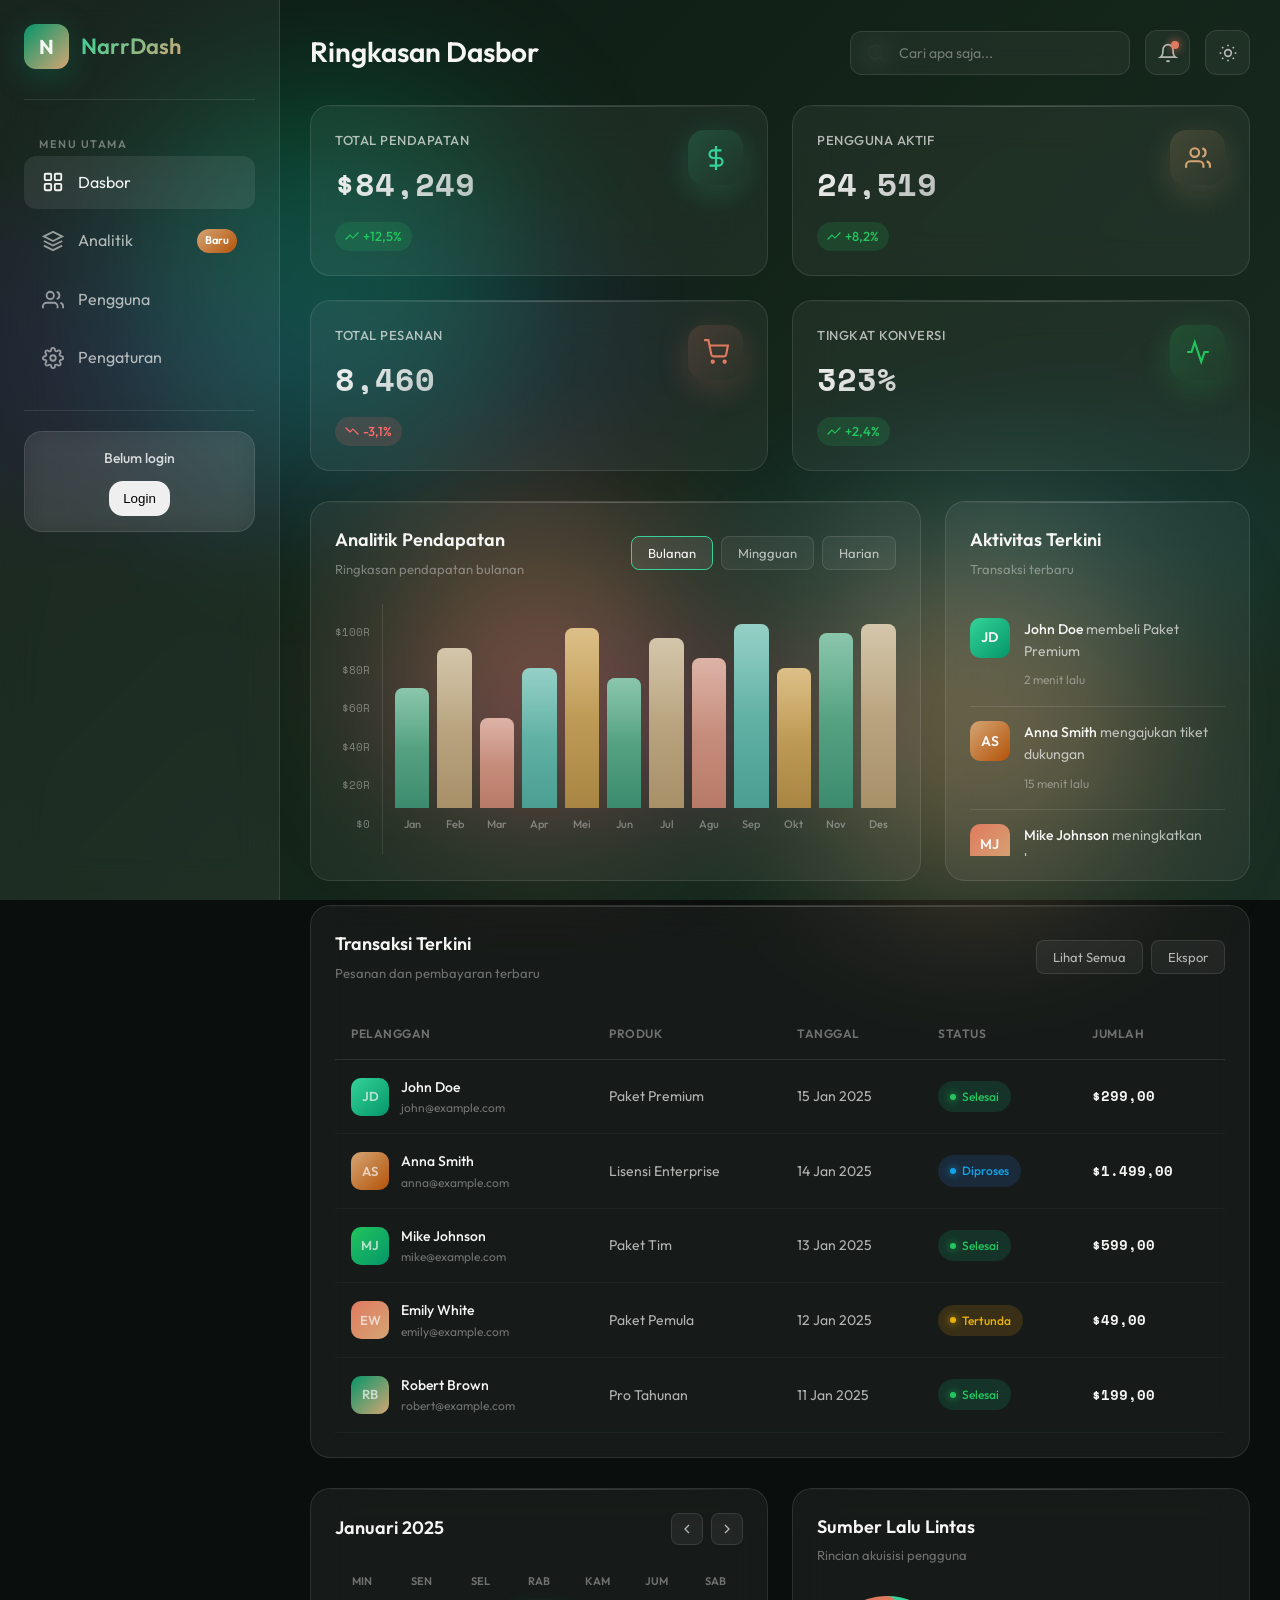
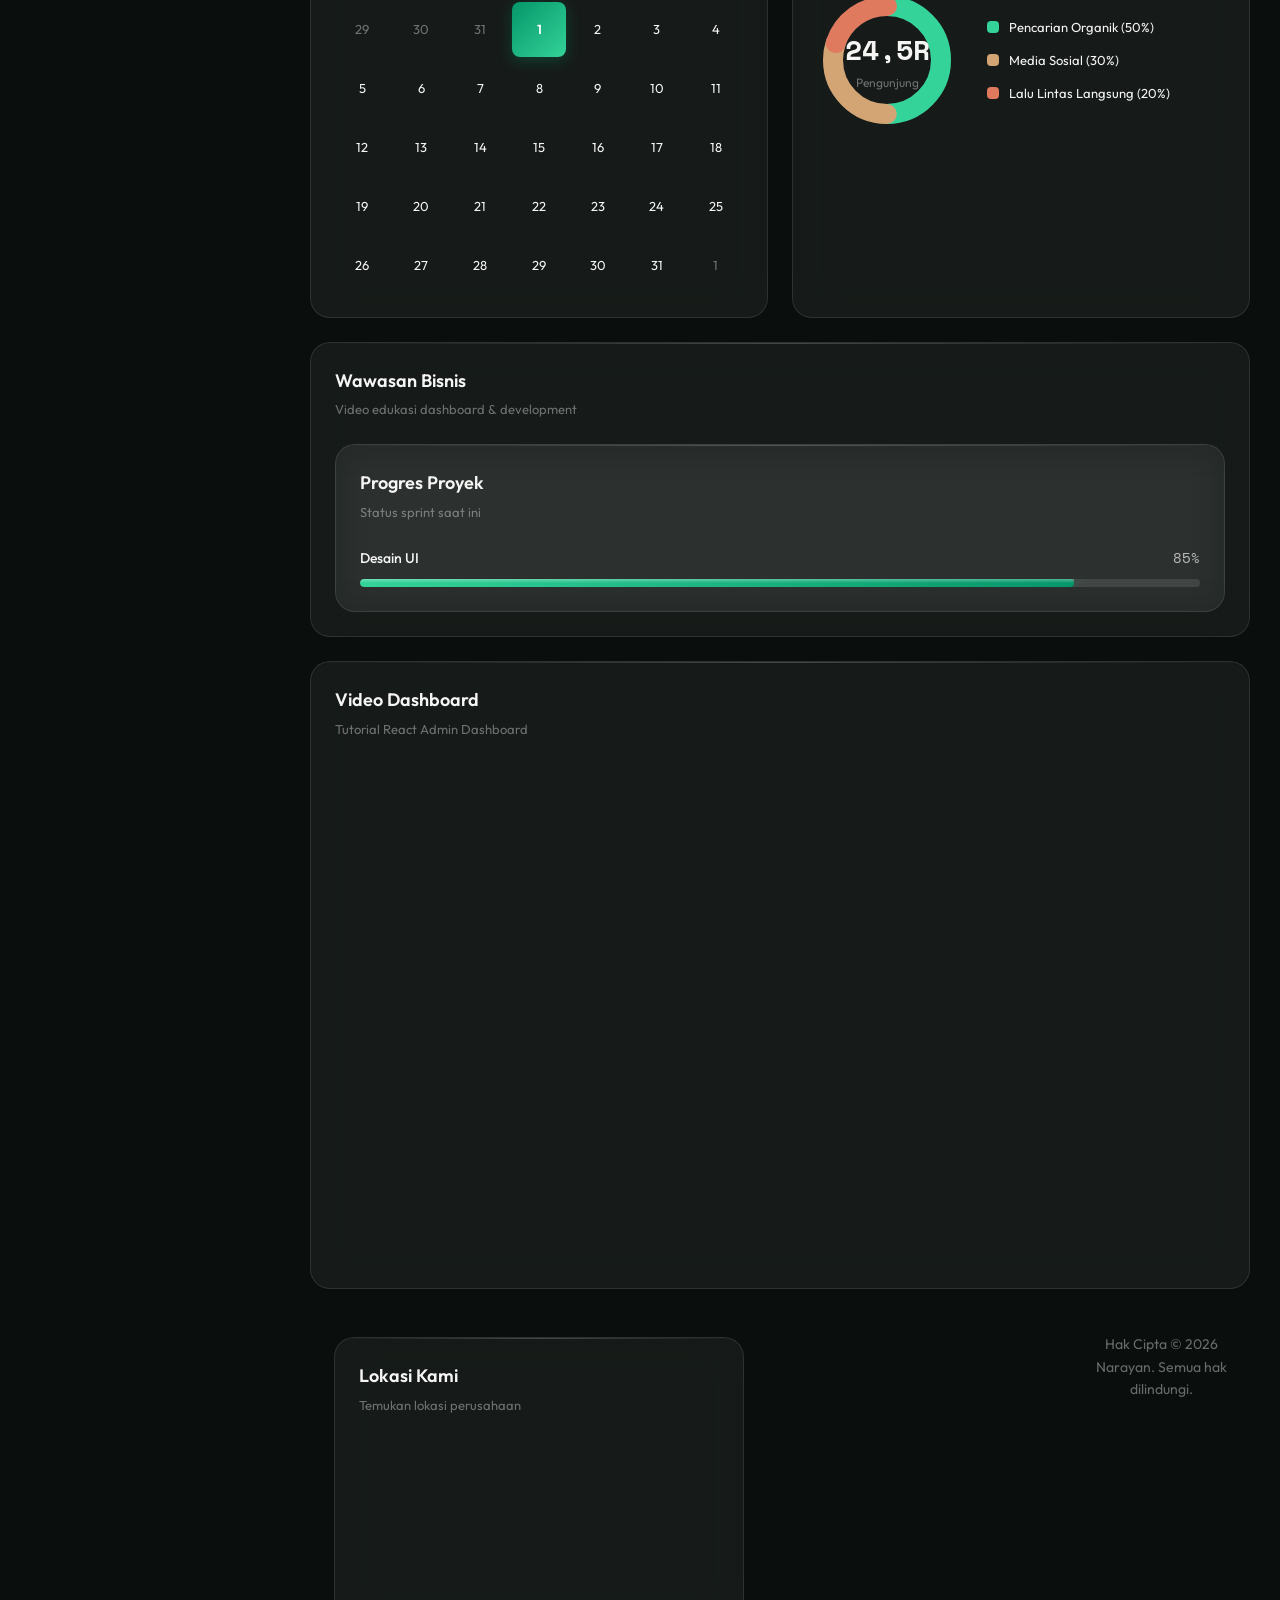
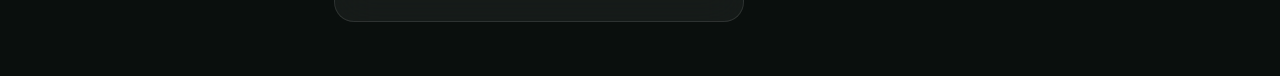
==== commit 653be927: "Update index.html" ====
--- a/index.html
+++ b/index.html
@@ -411,35 +411,30 @@
         </div>
     </div>
 
-                <!-- Kartu Progres -->
-                <div class="glass-card progress-card">
-                    <div class="card-header">
-                        <div>
-                            <h2 class="card-title">Progres Proyek</h2>
-                            <p class="card-subtitle">Status sprint saat ini</p>
-                        </div>
-                    </div>
-                    <div class="progress-item">
-                        <div class="progress-header"><span class="progress-label">Desain UI</span><span class="progress-value">85%</span></div>
-                        <div class="progress-bar"><div class="progress-fill cyan" style="width: 85%;"></div></div>
-                    </div>
-                    <div class="progress-item">
-                        <div class="progress-header"><span class="progress-label">API Backend</span><span class="progress-value">62%</span></div>
-                        <div class="progress-bar"><div class="progress-fill magenta" style="width: 62%;"></div></div>
-                    </div>
-                    <div class="progress-item">
-                        <div class="progress-header"><span class="progress-label">Pengujian</span><span class="progress-value">45%</span></div>
-                        <div class="progress-bar"><div class="progress-fill purple" style="width: 45%;"></div></div>
-                    </div>
-                    <div class="progress-item">
-                        <div class="progress-header"><span class="progress-label">Dokumentasi</span><span class="progress-value">28%</span></div>
-                        <div class="progress-bar"><div class="progress-fill cyan" style="width: 28%;"></div></div>
-                    </div>
-                </div>
-            </section>
-        </main>
-    </div>
-
+    <!-- Progress -->
+    <div class="glass-card progress-card">
+        <div class="card-header">
+            <div>
+                <h2 class="card-title">Progres Proyek</h2>
+                <p class="card-subtitle">Status sprint saat ini</p>
+            </div>
+        </div>
+
+        <div class="progress-item">
+            <div class="progress-header">
+                <span class="progress-label">Desain UI</span>
+                <span class="progress-value">85%</span>
+            </div>
+            <div class="progress-bar">
+                <div class="progress-fill cyan" style="width: 85%;"></div>
+            </div>
+        </div>
+
+    </div>
+
+</section>
+
+<!-- VIDEO -->
 <section id="wawasan" class="glass-card video-section">
 
     <div class="card-header">
@@ -454,14 +449,15 @@
             src="https://www.youtube.com/embed/wYpCWwD1oz0?list=PLEYW3pZS6IQ_a-iYAno4VsZonrikphq8L"
             title="Build a COMPLETE React Admin Dashboard App"
             frameborder="0"
-            allow="accelerometer; autoplay; clipboard-write; encrypted-media; gyroscope; picture-in-picture; web-share"
             allowfullscreen>
         </iframe>
     </div>
 
 </section>
 
+<!-- MAP -->
 <section id="lokasi" class="glass-card map-section">
+
     <div class="card-header">
         <div>
             <h2 class="card-title">Lokasi Kami</h2>
@@ -471,16 +467,14 @@
 
     <div class="map-wrapper">
         <iframe
-            src="https://www.google.com/maps/embed?pb=!1m18!1m12!1m3!1d4863.919530780536!2d110.39281007588657!3d-7.800444677432675!2m3!1f0!2f0!3f0!3m2!1i1024!2i768!4f13.1!3m3!1m2!1s0x2e7a57669d43fe55%3A0x75fae1bb400d4da5!2sSMA%20Negeri%208%20Yogyakarta!5e1!3m2!1sen!2sid!4v1779330794495!5m2!1sen!2sid"
-            width="100%"
-            height="450"
-            style="border:0;"
+            src="https://www.google.com/maps/embed?pb=!1m18!1m12!1m3!1d4863.919530780536!2d110.39281007588657!3d-7.800444677432675!2m3!1f0!2f0!3f0!3m2!1i1024!2i768!4f13.1!3m3!1m2!1s0x2e7a57669d43fe55%3A0x75fae1bb400d4da5!2sSMA%20Negeri%208%20Yogyakarta!5e1!3m2!1sen!2sid!4v1779330794495!5m2!1sen!2sid" 
             allowfullscreen=""
-            loading="lazy"
-            referrerpolicy="no-referrer-when-downgrade">
+            loading="lazy">
         </iframe>
     </div>
+
 </section>
+
     <!-- Tombol Menu Mobile -->
     <button class="mobile-menu-toggle">
         <svg viewBox="0 0 24 24" fill="none" stroke="currentColor" stroke-width="2">
@@ -496,4 +490,4 @@
     <script src="templatemo-glass-admin-script.js"></script>
     <script src="login/js/welcome.js"></script>
 </body>
-</html>+</html>
